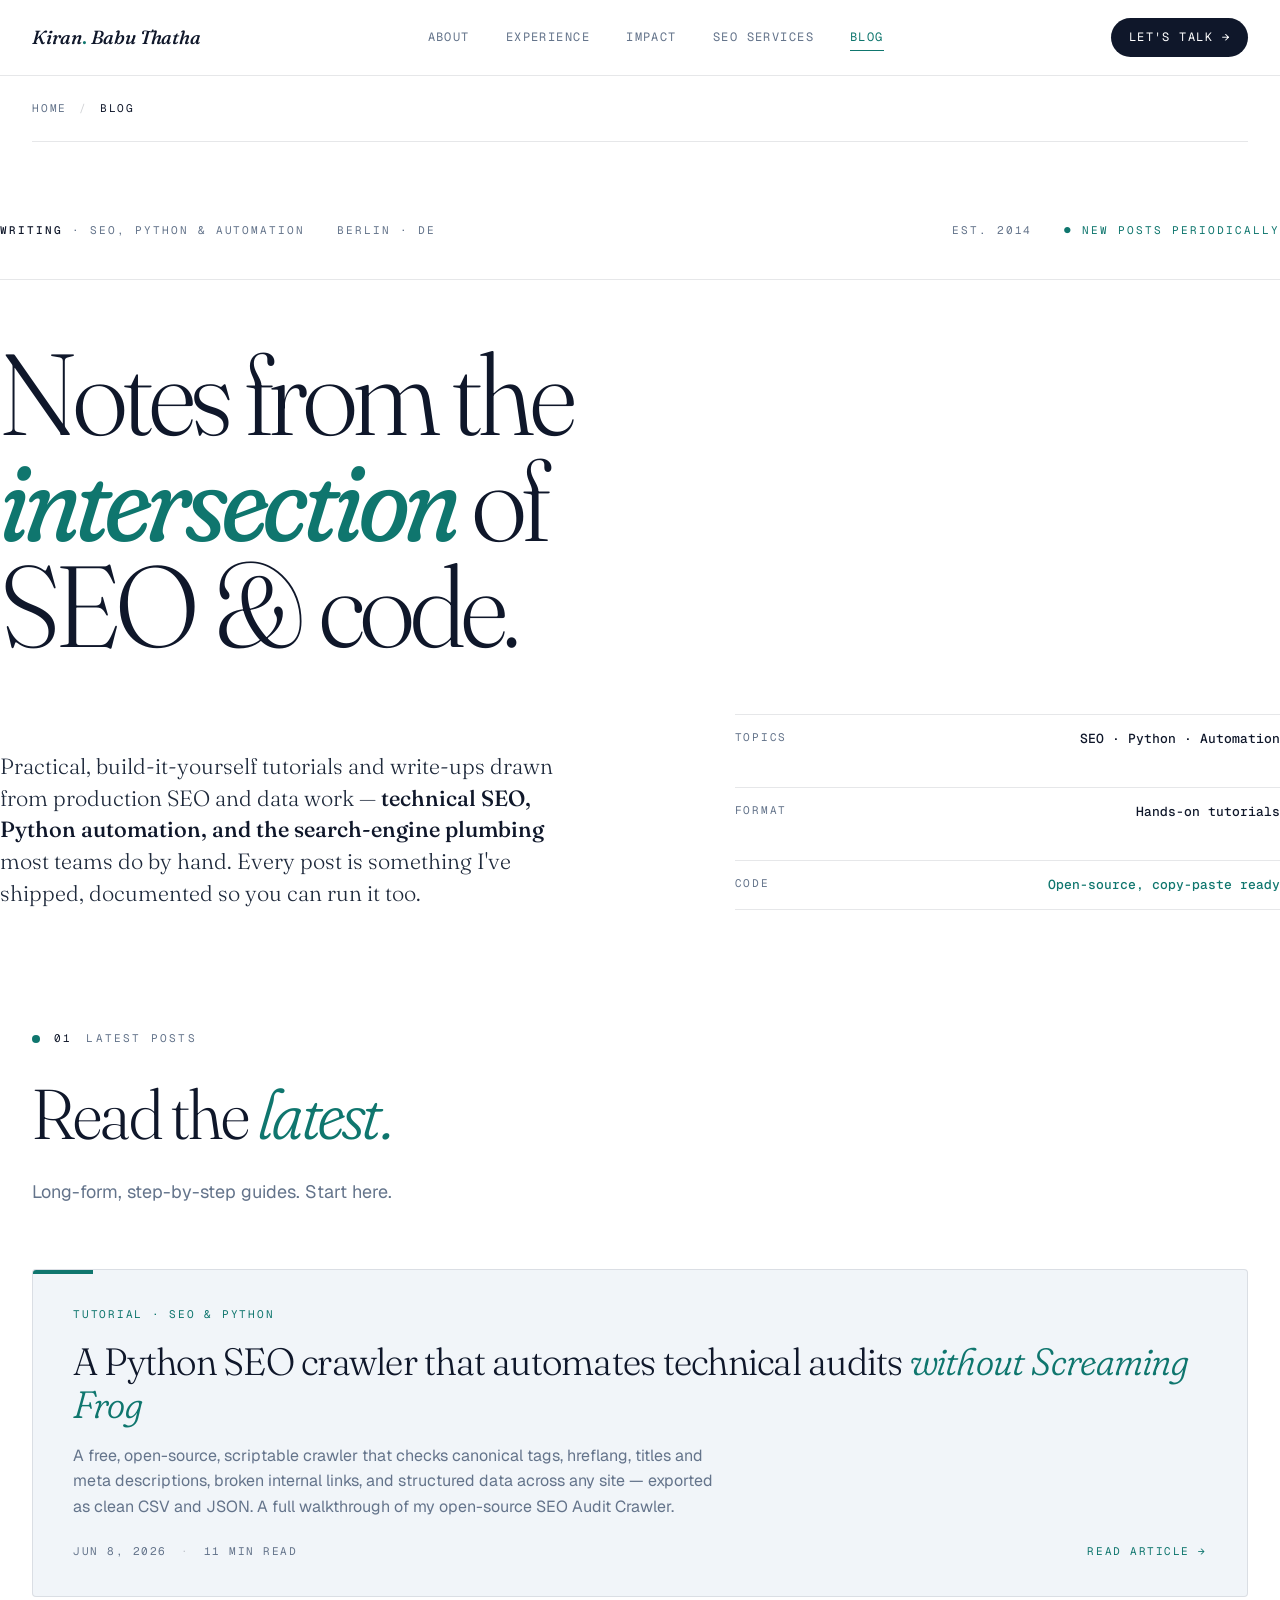
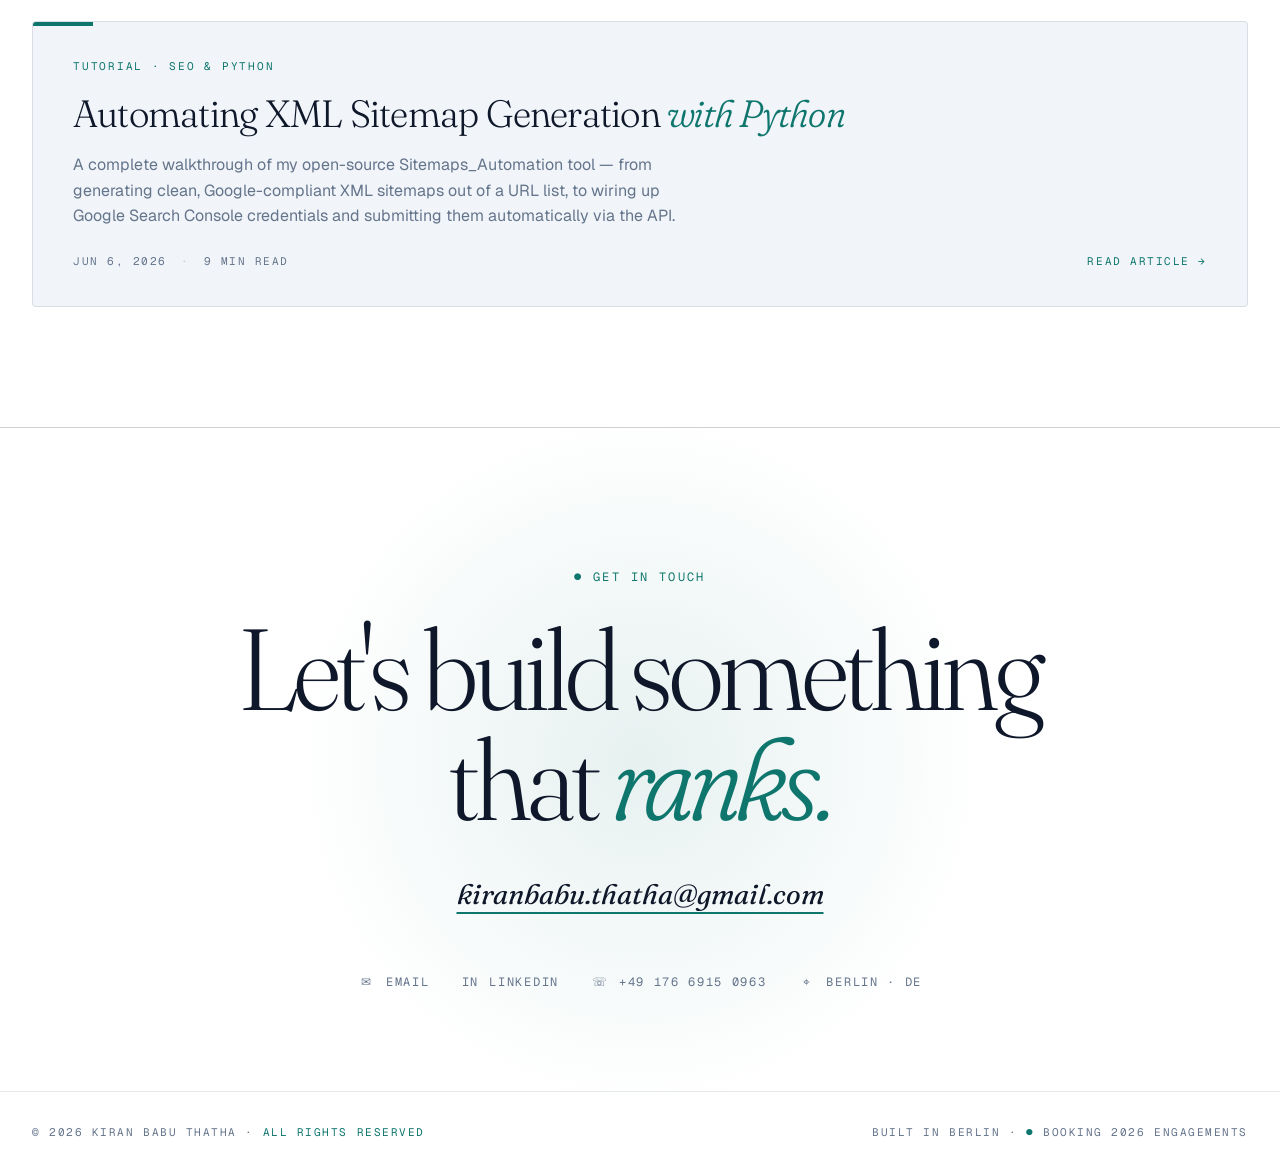
==== blog/index.html @ 0a09f208 "Add structured data, social meta, favicons, and og image across all pages Step 1 of the SEO overhaul" ====
<!DOCTYPE html>
<html lang="en">
<head>
<meta charset="UTF-8" />
<meta name="viewport" content="width=device-width, initial-scale=1.0" />

<!-- PRIMARY SEO META -->
<title>SEO, Python and Automation Blog: Kiran Babu Thatha</title>
<meta name="description" content="Practical tutorials and write-ups on technical SEO, Python automation, and search engine optimisation from Kiran Babu Thatha — Senior Product Analyst, Berlin." />
<meta name="author" content="Kiran Babu Thatha" />
<meta name="robots" content="index, follow" />
<link rel="canonical" href="https://kiranbabuthatha.com/blog/" />

<!-- OPEN GRAPH -->
<meta property="og:type" content="website" />
<meta property="og:title" content="SEO, Python and Automation Blog: Kiran Babu Thatha" />
<meta property="og:description" content="Tutorials and write-ups on technical SEO, Python automation, and search optimisation." />
<meta property="og:url" content="https://kiranbabuthatha.com/blog/" />
<meta property="og:site_name" content="Kiran Babu Thatha" />
<meta property="og:locale" content="en_US" />
<meta property="og:image" content="https://kiranbabuthatha.com/og-image.png" />
<meta property="og:image:width" content="1200" />
<meta property="og:image:height" content="630" />
<meta property="og:image:alt" content="Kiran Babu Thatha, freelance SEO consultant and Senior Product Analyst in Berlin" />

<!-- TWITTER / X -->
<meta name="twitter:card" content="summary_large_image" />
<meta name="twitter:title" content="Blog: Kiran Babu Thatha" />
<meta name="twitter:description" content="Tutorials on technical SEO, Python automation, and search optimisation." />
<meta name="twitter:image" content="https://kiranbabuthatha.com/og-image.png" />

<!-- FAVICON -->
<link rel="icon" href="/favicon.svg" type="image/svg+xml" />
<link rel="icon" href="/favicon.png" type="image/png" sizes="192x192" />
<link rel="apple-touch-icon" href="/favicon.png" />

<!-- FONTS -->
<link rel="preconnect" href="https://fonts.googleapis.com">
<link rel="preconnect" href="https://fonts.gstatic.com" crossorigin>
<link href="https://fonts.googleapis.com/css2?family=Fraunces:ital,opsz,wght@0,9..144,300..900;1,9..144,300..900&family=Geist:wght@300..700&family=Geist+Mono:wght@400..600&display=swap" rel="stylesheet">

<link rel="stylesheet" href="../styles.css">

<!-- SCHEMA.ORG STRUCTURED DATA -->
<script type="application/ld+json">
{
  "@context": "https://schema.org",
  "@graph": [
    {
      "@type": "Person",
      "@id": "https://kiranbabuthatha.com/#person",
      "name": "Kiran Babu Thatha",
      "url": "https://kiranbabuthatha.com/",
      "image": "https://kiranbabuthatha.com/og-image.png",
      "jobTitle": ["Freelance SEO Consultant", "Senior Product Analyst"],
      "address": { "@type": "PostalAddress", "addressLocality": "Berlin", "addressCountry": "DE" },
      "email": "kiranbabu.thatha@gmail.com",
      "telephone": "+49-176-6915-0963",
      "alumniOf": [
        { "@type": "CollegeOrUniversity", "name": "Otto-von-Guericke University Magdeburg" },
        { "@type": "CollegeOrUniversity", "name": "Jawaharlal Nehru Technological University" }
      ],
      "knowsAbout": [
        "Technical SEO",
        "International SEO",
        "Programmatic SEO",
        "SEO experimentation and A/B testing",
        "Python automation",
        "Web analytics",
        "AI and LLM content workflows"
      ],
      "sameAs": [
        "https://www.linkedin.com/in/kiran-babu-thatha-0992b562/",
        "https://github.com/kiranbabuthatha"
      ]
    },
    {
      "@type": "Blog",
      "@id": "https://kiranbabuthatha.com/blog/#blog",
      "name": "Kiran Babu Thatha Blog",
      "url": "https://kiranbabuthatha.com/blog/",
      "description": "Tutorials and write-ups on technical SEO, Python automation, and search optimisation.",
      "author": { "@id": "https://kiranbabuthatha.com/#person" },
      "blogPost": [
        {
          "@type": "BlogPosting",
          "headline": "Python SEO Crawler: Automate Technical Audits Without Screaming Frog",
          "url": "https://kiranbabuthatha.com/blog/seo-crawler/",
          "datePublished": "2026-06-08",
          "author": { "@id": "https://kiranbabuthatha.com/#person" }
        },
        {
          "@type": "BlogPosting",
          "headline": "Automating XML Sitemap Generation with Python",
          "url": "https://kiranbabuthatha.com/blog/automating-xml-sitemap-generation-with-python/",
          "datePublished": "2026-06-06",
          "author": { "@id": "https://kiranbabuthatha.com/#person" }
        }
      ]
    },
    {
      "@type": "BreadcrumbList",
      "itemListElement": [
        { "@type": "ListItem", "position": 1, "name": "Home", "item": "https://kiranbabuthatha.com/" },
        { "@type": "ListItem", "position": 2, "name": "Blog", "item": "https://kiranbabuthatha.com/blog/" }
      ]
    }
  ]
}
</script>
</head>
<body>

<nav class="nav">
  <div class="nav-inner">
    <a href="../" class="nav-logo">Kiran<span>.</span> Babu Thatha</a>
    <div class="nav-links">
      <a href="../#about">About</a>
      <a href="../#experience">Experience</a>
      <a href="../#impact">Impact</a>
      <a href="../seo/">SEO Services</a>
      <a href="./" class="active">Blog</a>
    </div>
    <a href="../#contact" class="nav-cta">Let's talk →</a>
  </div>
</nav>

<div class="container">
  <div class="breadcrumb">
    <a href="../">Home</a><span class="sep">/</span><span class="current">Blog</span>
  </div>
</div>

<header class="hero container">
  <div class="hero-meta">
    <div class="hero-meta-row">
      <span><strong>Writing</strong> · SEO, Python &amp; automation</span>
      <span>Berlin · DE</span>
    </div>
    <div class="hero-meta-row">
      <span>EST. 2014</span>
      <span class="live">● New posts periodically</span>
    </div>
  </div>

  <h1 class="hero-headline">
    Notes from the<br>
    <span class="em">intersection</span> of<br>
    SEO &amp; code.
  </h1>

  <div class="hero-grid">
    <p class="hero-bio">
      Practical, build-it-yourself tutorials and write-ups drawn from production SEO and data work —
      <strong>technical SEO, Python automation, and the search-engine plumbing</strong> most teams
      do by hand. Every post is something I've shipped, documented so you can run it too.
    </p>
    <div class="hero-side">
      <div class="hero-side-row">
        <span class="k">Topics</span>
        <span class="v">SEO · Python · Automation</span>
      </div>
      <div class="hero-side-row">
        <span class="k">Format</span>
        <span class="v">Hands-on tutorials</span>
      </div>
      <div class="hero-side-row">
        <span class="k">Code</span>
        <span class="v accent">Open-source, copy-paste ready</span>
      </div>
    </div>
  </div>
</header>

<!-- POST LIST -->
<section id="posts" style="padding: 60px 0 120px;">
  <div class="container">
    <div class="section-tag"><span class="num">01</span> Latest posts</div>
    <h2 class="section-headline">Read the <span class="em">latest.</span></h2>
    <p class="section-intro">
      Long-form, step-by-step guides. Start here.
    </p>

    <div class="post-grid">

      <a href="seo-crawler/" class="post-card">
        <div class="post-card-tag">Tutorial · SEO &amp; Python</div>
        <h3 class="post-card-title">A Python SEO crawler that automates technical audits <span class="em">without Screaming Frog</span></h3>
        <p class="post-card-excerpt">
          A free, open-source, scriptable crawler that checks canonical tags, hreflang, titles and
          meta descriptions, broken internal links, and structured data across any site — exported
          as clean CSV and JSON. A full walkthrough of my open-source SEO Audit Crawler.
        </p>
        <div class="post-card-meta">
          <span>Jun 8, 2026</span>
          <span class="sep">·</span>
          <span>11 min read</span>
          <span class="read-more">Read article →</span>
        </div>
      </a>

      <a href="automating-xml-sitemap-generation-with-python/" class="post-card">
        <div class="post-card-tag">Tutorial · SEO &amp; Python</div>
        <h3 class="post-card-title">Automating XML Sitemap Generation <span class="em">with Python</span></h3>
        <p class="post-card-excerpt">
          A complete walkthrough of my open-source Sitemaps_Automation tool — from generating clean,
          Google-compliant XML sitemaps out of a URL list, to wiring up Google Search Console
          credentials and submitting them automatically via the API.
        </p>
        <div class="post-card-meta">
          <span>Jun 6, 2026</span>
          <span class="sep">·</span>
          <span>9 min read</span>
          <span class="read-more">Read article →</span>
        </div>
      </a>

    </div>
  </div>
</section>

<!-- CONTACT -->
<section id="contact" class="contact">
  <div class="container">
    <div class="contact-eyebrow">● Get in touch</div>
    <h2 class="contact-headline">Let's build something<br>that <span class="em">ranks.</span></h2>
    <a href="mailto:kiranbabu.thatha@gmail.com" class="contact-email">kiranbabu.thatha@gmail.com</a>
    <div class="contact-channels">
      <a href="mailto:kiranbabu.thatha@gmail.com" class="contact-channel"><span class="ico">✉</span> Email</a>
      <a href="https://www.linkedin.com/in/kiran-babu-thatha-0992b562/" target="_blank" rel="noopener" class="contact-channel"><span class="ico">in</span> LinkedIn</a>
      <a href="tel:+4917669150963" class="contact-channel"><span class="ico">☏</span> +49 176 6915 0963</a>
      <span class="contact-channel"><span class="ico">⌖</span> Berlin · DE</span>
    </div>
  </div>
</section>

<footer class="footer">
  <div class="container">
    <div class="footer-inner">
      <div>© 2026 Kiran Babu Thatha · <span class="accent">All rights reserved</span></div>
      <div>Built in Berlin · <span class="accent">●</span> Booking 2026 engagements</div>
    </div>
  </div>
</footer>

<script>
const io = new IntersectionObserver((entries) => {
  entries.forEach((e) => {
    if (e.isIntersecting) { e.target.classList.add('in'); io.unobserve(e.target); }
  });
}, { threshold: 0.12, rootMargin: '0px 0px -60px 0px' });
document.querySelectorAll('section, .post-card').forEach((el) => {
  el.classList.add('reveal'); io.observe(el);
});
</script>

</body>
</html>
---- styles.css ----
/* =====================================================================
   Portfolio UI Kit — PROFESSIONAL variant.
   Industry-standard palette for a corporate portfolio: white surface,
   navy / slate ink, single blue accent. Typography and layout match
   the editorial design system; only colors have been tuned.
   ===================================================================== */

:root {
  /* Surfaces */
  --bg: #FFFFFF;          /* pure white page                            */
  --bg-soft: #F8FAFC;     /* slate-50 — section background              */
  --bg-card: #F1F5F9;     /* slate-100 — card surface                   */

  /* Ink */
  --ink: #0F172A;         /* slate-900 — primary text                   */
  --ink-soft: #1E293B;    /* slate-800 — secondary text                 */
  --muted: #64748B;       /* slate-500 — labels, captions               */
  --muted-2: #94A3B8;     /* slate-400 — quieter, ampersand color       */

  /* Rules */
  --line: rgba(15, 23, 42, 0.10);
  --line-strong: rgba(15, 23, 42, 0.20);

  /* Accent — deep teal */
  --accent: #0F766E;        /* teal-700                                 */
  --accent-deep: #115E59;   /* teal-800 — button hover                  */
  --accent-glow: rgba(15, 118, 110, 0.10);

  --serif: "Fraunces", "Times New Roman", serif;
  --sans: "Geist", -apple-system, BlinkMacSystemFont, "Helvetica Neue", sans-serif;
  --mono: "Geist Mono", ui-monospace, "SF Mono", monospace;
}

*, *::before, *::after { box-sizing: border-box; margin: 0; padding: 0; }

html { scroll-behavior: smooth; }

body {
  background: var(--bg);
  color: var(--ink);
  font-family: var(--sans);
  font-size: 17px;
  line-height: 1.55;
  font-weight: 400;
  -webkit-font-smoothing: antialiased;
  -moz-osx-font-smoothing: grayscale;
  overflow-x: hidden;
  /* Subtle cool gradient — replaces the warm rust radials. */
  background-image:
    radial-gradient(1200px 600px at 80% -10%, rgba(15, 118, 110, 0.05), transparent 60%);
}

/* Paper-grain texture removed for the professional variant. */

::selection { background: var(--accent); color: #FFFFFF; }

a { color: inherit; text-decoration: none; }
img { max-width: 100%; display: block; }

.container { max-width: 1280px; margin: 0 auto; padding: 0 32px; }

/* NAV */
.nav {
  position: sticky; top: 0; z-index: 100;
  backdrop-filter: blur(12px); -webkit-backdrop-filter: blur(12px);
  background: rgba(255, 255, 255, 0.82);
  border-bottom: 1px solid var(--line);
}
.nav-inner {
  display: flex; align-items: center; justify-content: space-between;
  padding: 18px 32px; max-width: 1280px; margin: 0 auto;
}
.nav-logo {
  font-family: var(--serif); font-weight: 500; font-size: 19px;
  letter-spacing: -0.01em; font-style: italic;
}
.nav-logo span { font-style: normal; color: var(--accent); }
.nav-links {
  display: flex; gap: 36px;
  font-family: var(--mono); font-size: 12px;
  text-transform: uppercase; letter-spacing: 0.12em; color: var(--muted);
}
.nav-links a { position: relative; transition: color 0.25s ease; cursor: pointer; }
.nav-links a:hover, .nav-links a.active { color: var(--accent); }
.nav-links a::after {
  content: ""; position: absolute; left: 0; bottom: -4px;
  width: 0; height: 1px; background: var(--accent); transition: width 0.3s ease;
}
.nav-links a:hover::after, .nav-links a.active::after { width: 100%; }
.nav-cta {
  font-family: var(--mono); font-size: 12px;
  text-transform: uppercase; letter-spacing: 0.12em;
  background: var(--ink); color: var(--bg);
  padding: 10px 18px; border-radius: 999px;
  transition: background 0.2s ease; cursor: pointer;
}
.nav-cta:hover { background: var(--accent); }

/* HERO */
.hero { padding: 80px 0 60px; position: relative; }
.hero-meta {
  display: flex; justify-content: space-between;
  font-family: var(--mono); font-size: 11px;
  text-transform: uppercase; letter-spacing: 0.18em; color: var(--muted);
  padding-bottom: 40px; border-bottom: 1px solid var(--line); margin-bottom: 60px;
}
.hero-meta-row { display: flex; gap: 32px; flex-wrap: wrap; }
.hero-meta strong { color: var(--ink); font-weight: 500; }
.hero-meta .accent { color: var(--accent); }

.hero-headline {
  font-family: var(--serif); font-weight: 300;
  font-size: clamp(56px, 9vw, 144px); line-height: 0.92;
  letter-spacing: -0.035em; font-variation-settings: "opsz" 144, "SOFT" 30;
  margin-bottom: 56px;
}
.hero-headline .em {
  font-style: italic; font-weight: 400; color: var(--accent);
  font-variation-settings: "opsz" 144, "SOFT" 100;
}
.hero-headline .ampersand {
  font-style: italic; font-weight: 300; color: var(--muted-2);
  font-variation-settings: "opsz" 144, "SOFT" 100;
  display: inline-block; transform: translateY(0.02em) scale(1.1); margin: 0 0.04em;
}

.hero-grid {
  display: grid; grid-template-columns: 1.2fr 1fr; gap: 80px; align-items: end;
}
.hero-bio {
  font-family: var(--serif); font-weight: 300; font-size: 22px;
  line-height: 1.45; color: var(--ink-soft); max-width: 560px;
  font-variation-settings: "opsz" 36;
}
.hero-bio strong { font-weight: 500; color: var(--ink); }

.hero-side { display: flex; flex-direction: column; gap: 24px; font-family: var(--mono); font-size: 13px; }
.hero-side-row {
  display: flex; justify-content: space-between;
  padding: 14px 0; border-top: 1px solid var(--line);
}
.hero-side-row:last-of-type { border-bottom: 1px solid var(--line); }
.hero-side-row .k {
  text-transform: uppercase; letter-spacing: 0.16em;
  color: var(--muted); font-size: 11px;
}
.hero-side-row .v { font-weight: 500; }
.hero-side-row .v.accent { color: var(--accent); }

.hero-actions { display: flex; gap: 14px; margin-top: 12px; flex-wrap: wrap; }

/* BUTTONS */
.btn {
  display: inline-flex; align-items: center; gap: 10px;
  font-family: var(--mono); font-size: 12px;
  text-transform: uppercase; letter-spacing: 0.14em;
  padding: 14px 22px; border-radius: 999px;
  transition: all 0.25s ease; cursor: pointer;
  border: 1px solid transparent; text-decoration: none;
}
.btn-primary { background: var(--accent); color: #FFFFFF; }
.btn-primary:hover { background: var(--accent-deep); transform: translateY(-1px); }
.btn-ghost { border-color: var(--line-strong); color: var(--ink); }
.btn-ghost:hover { background: var(--ink); color: var(--bg); border-color: var(--ink); }
.btn .arrow { transition: transform 0.25s ease; }
.btn:hover .arrow { transform: translateX(3px); }

/* MARQUEE */
.marquee {
  border-top: 1px solid var(--line); border-bottom: 1px solid var(--line);
  padding: 26px 0; overflow: hidden;
  background: rgba(0,0,0,0.015); margin-top: 80px;
}
.marquee-track {
  display: flex; gap: 56px; animation: scroll 40s linear infinite;
  white-space: nowrap; font-family: var(--serif); font-style: italic;
  font-weight: 300; font-size: 22px; color: var(--muted);
}
.marquee-track span:nth-child(odd) { color: var(--ink); font-style: normal; font-weight: 400; }
.marquee-track .dot { color: var(--accent); }
@keyframes scroll { from { transform: translateX(0); } to { transform: translateX(-50%); } }

/* SECTIONS */
section { padding: 120px 0; position: relative; }
.section-tag {
  display: flex; align-items: center; gap: 14px;
  font-family: var(--mono); font-size: 11px; text-transform: uppercase;
  letter-spacing: 0.2em; color: var(--muted); margin-bottom: 32px;
}
.section-tag::before {
  content: ""; width: 8px; height: 8px; background: var(--accent); border-radius: 50%;
}
.section-tag .num { font-variant-numeric: tabular-nums; color: var(--ink); }
.section-headline {
  font-family: var(--serif); font-weight: 300;
  font-size: clamp(40px, 5.5vw, 72px); line-height: 1;
  letter-spacing: -0.025em; margin-bottom: 28px;
  font-variation-settings: "opsz" 96, "SOFT" 30;
}
.section-headline .em {
  font-style: italic; color: var(--accent);
  font-variation-settings: "opsz" 96, "SOFT" 100;
}
.section-intro {
  font-size: 18px; line-height: 1.55; color: var(--muted);
  max-width: 640px; margin-bottom: 64px;
}

/* STATS */
.stats-grid {
  display: grid; grid-template-columns: repeat(4, 1fr); gap: 0;
  border-top: 1px solid var(--line-strong); border-bottom: 1px solid var(--line-strong);
}
.stat { padding: 40px 28px; border-right: 1px solid var(--line); position: relative; }
.stat:last-child { border-right: none; }
.stat-num {
  font-family: var(--serif); font-weight: 300;
  font-size: clamp(48px, 6vw, 84px); line-height: 0.95;
  letter-spacing: -0.04em; font-variation-settings: "opsz" 144, "SOFT" 50;
  margin-bottom: 12px;
}
.stat-num .unit {
  font-size: 0.45em; color: var(--accent); font-style: italic;
  font-weight: 400; font-variation-settings: "opsz" 60, "SOFT" 100; margin-left: 4px;
}
.stat-label {
  font-family: var(--mono); font-size: 11px;
  text-transform: uppercase; letter-spacing: 0.14em;
  color: var(--muted); line-height: 1.5;
}

/* ABOUT */
.about-grid {
  display: grid; grid-template-columns: 1fr 1.4fr; gap: 96px; align-items: start;
}
.about-side { position: sticky; top: 100px; }
.about-side-label {
  font-family: var(--mono); font-size: 11px; text-transform: uppercase;
  letter-spacing: 0.18em; color: var(--muted); margin-bottom: 24px;
  padding-bottom: 24px; border-bottom: 1px solid var(--line);
}
.about-side-quote {
  font-family: var(--serif); font-style: italic; font-weight: 300;
  font-size: 26px; line-height: 1.35; color: var(--ink-soft);
  font-variation-settings: "opsz" 36, "SOFT" 100;
  position: relative; padding-left: 28px;
}
.about-side-quote::before {
  content: "\201C"; position: absolute; left: -10px; top: -20px;
  font-size: 90px; color: var(--accent); line-height: 1;
}
.about-body p { font-size: 18px; line-height: 1.65; margin-bottom: 24px; color: var(--ink-soft); }
.about-body p:first-child::first-letter {
  font-family: var(--serif); font-size: 76px; font-weight: 400;
  float: left; line-height: 0.85; margin: 6px 12px 0 0;
  color: var(--accent); font-variation-settings: "opsz" 144, "SOFT" 100;
}
.about-body strong { color: var(--ink); font-weight: 500; }

/* EXPERIENCE */
.experience {
  background: var(--bg-soft);
  border-top: 1px solid var(--line-strong); border-bottom: 1px solid var(--line-strong);
}
.exp-item {
  display: grid; grid-template-columns: 80px 1fr 1.5fr 140px;
  gap: 32px; padding: 36px 0; border-top: 1px solid var(--line);
  align-items: start; transition: padding 0.3s ease; position: relative;
}
.exp-item:hover { padding-left: 16px; }
.exp-item:hover .exp-arrow { transform: translateX(0); opacity: 1; }
.exp-item:last-child { border-bottom: 1px solid var(--line); }
.exp-num { font-family: var(--mono); font-size: 12px; color: var(--muted); letter-spacing: 0.1em; padding-top: 6px; }
.exp-role {
  font-family: var(--serif); font-weight: 400; font-size: 28px;
  line-height: 1.15; letter-spacing: -0.015em; font-variation-settings: "opsz" 36;
}
.exp-role .company {
  display: block; font-style: italic; color: var(--accent);
  font-size: 18px; margin-top: 4px; font-weight: 400;
}
.exp-desc { color: var(--ink-soft); font-size: 15px; line-height: 1.6; }
.exp-meta {
  font-family: var(--mono); font-size: 11px;
  text-transform: uppercase; letter-spacing: 0.14em;
  color: var(--muted); text-align: right; padding-top: 6px; line-height: 1.7;
}
.exp-meta strong { color: var(--ink); display: block; font-weight: 500; }
.exp-arrow {
  position: absolute; right: -24px; top: 50%;
  transform: translate(-8px, -50%); opacity: 0;
  transition: all 0.3s ease; color: var(--accent); font-size: 18px;
}

/* CASES */
.cases-grid { display: grid; grid-template-columns: repeat(2, 1fr); gap: 24px; }
.case {
  padding: 40px; background: var(--bg-card);
  border: 1px solid var(--line); border-radius: 4px;
  position: relative; overflow: hidden; transition: all 0.3s ease;
}
.case:hover {
  transform: translateY(-3px); border-color: var(--line-strong);
  box-shadow: 0 24px 48px -24px rgba(15, 23, 42, 0.20);
}
.case::before {
  content: ""; position: absolute; top: 0; left: 0;
  width: 60px; height: 4px; background: var(--accent);
}
.case-tag {
  font-family: var(--mono); font-size: 11px;
  text-transform: uppercase; letter-spacing: 0.16em;
  color: var(--muted); margin-bottom: 24px;
}
.case-headline {
  font-family: var(--serif); font-weight: 300;
  font-size: 32px; line-height: 1.15; letter-spacing: -0.02em;
  margin-bottom: 20px; font-variation-settings: "opsz" 60, "SOFT" 30;
}
.case-headline .em {
  font-style: italic; color: var(--accent);
  font-variation-settings: "opsz" 60, "SOFT" 100;
}
.case-body { font-size: 15px; line-height: 1.6; color: var(--muted); }
.case-meta {
  margin-top: 28px; padding-top: 20px;
  border-top: 1px solid var(--line);
  display: flex; gap: 20px; flex-wrap: wrap;
}
.case-meta-item {
  font-family: var(--mono); font-size: 11px;
  text-transform: uppercase; letter-spacing: 0.12em; color: var(--muted);
}
.case-meta-item strong {
  display: block; color: var(--ink); font-size: 18px;
  font-family: var(--serif); font-weight: 400;
  letter-spacing: -0.01em; text-transform: none; margin-bottom: 2px;
}

/* SERVICES (DARK) — slate-900 surface with white text on top. */
.services { background: var(--ink); color: #FFFFFF; border-top: none; }
.services .section-tag { color: rgba(255,255,255,0.60); }
.services .section-tag .num { color: #FFFFFF; }
.services .section-tag::before { background: var(--accent); }
.services .section-headline { color: #FFFFFF; }
.services .section-intro { color: rgba(255,255,255,0.70); }

.services-banner {
  display: flex; align-items: center; gap: 16px;
  margin-bottom: 60px; padding: 12px 20px;
  background: rgba(45, 212, 191, 0.16);
  border: 1px solid rgba(45, 212, 191, 0.45);
  border-radius: 999px; width: fit-content;
}
.services-banner .pulse {
  width: 8px; height: 8px; background: var(--accent);
  border-radius: 50%; animation: pulse 1.8s ease-in-out infinite;
}
@keyframes pulse {
  0%, 100% { transform: scale(1); opacity: 1; }
  50% { transform: scale(1.5); opacity: 0.5; }
}
.services-banner span {
  font-family: var(--mono); font-size: 11px;
  text-transform: uppercase; letter-spacing: 0.18em; color: var(--bg);
}

.services-grid {
  display: grid; grid-template-columns: repeat(3, 1fr); gap: 0;
  border-top: 1px solid rgba(240,234,224,0.18);
}
.service {
  padding: 40px 32px 48px;
  border-bottom: 1px solid rgba(255,255,255,0.14);
  border-right: 1px solid rgba(255,255,255,0.14);
  position: relative; transition: background 0.3s ease; cursor: default;
}
.service:nth-child(3n) { border-right: none; }
.service:hover { background: rgba(255,255,255,0.04); }
.service-num {
  font-family: var(--mono); font-size: 12px;
  letter-spacing: 0.1em; color: #5EEAD4; margin-bottom: 28px;
  display: flex; justify-content: space-between; align-items: center;
}
.service-num .icon {
  width: 32px; height: 32px;
  border: 1px solid rgba(255,255,255,0.28); border-radius: 50%;
  display: flex; align-items: center; justify-content: center;
  transition: all 0.3s ease; color: rgba(255,255,255,0.65);
}
.service:hover .icon {
  background: var(--accent); border-color: var(--accent);
  transform: rotate(45deg); color: #FFFFFF;
}
.service-title {
  font-family: var(--serif); font-weight: 300;
  font-size: 26px; line-height: 1.2; letter-spacing: -0.015em;
  margin-bottom: 16px; color: #FFFFFF;
  font-variation-settings: "opsz" 36, "SOFT" 30;
}
.service-title .em {
  font-style: italic; color: #5EEAD4;
  font-variation-settings: "opsz" 36, "SOFT" 100;
}
.service-desc {
  font-size: 14px; line-height: 1.6;
  color: rgba(255,255,255,0.70); margin-bottom: 24px;
}
.service-tags { display: flex; flex-wrap: wrap; gap: 6px; }
.service-tag {
  font-family: var(--mono); font-size: 10px;
  text-transform: uppercase; letter-spacing: 0.1em;
  padding: 5px 10px; border: 1px solid rgba(255,255,255,0.20);
  border-radius: 999px; color: rgba(255,255,255,0.75);
}

/* TOOLKIT */
.toolkit {
  display: grid; grid-template-columns: repeat(4, 1fr); gap: 0;
  border-top: 1px solid var(--line-strong);
}
.tool-group {
  padding: 36px 24px 36px 0;
  border-right: 1px solid var(--line);
  border-bottom: 1px solid var(--line-strong);
}
.tool-group:last-child { border-right: none; }
.tool-label {
  font-family: var(--mono); font-size: 11px;
  text-transform: uppercase; letter-spacing: 0.16em;
  color: var(--accent); margin-bottom: 18px;
}
.tool-list { list-style: none; display: flex; flex-direction: column; gap: 8px; }
.tool-list li {
  font-family: var(--serif); font-weight: 400; font-size: 18px;
  line-height: 1.3; letter-spacing: -0.005em; color: var(--ink-soft);
  font-variation-settings: "opsz" 24;
}
.tool-list li:first-child { color: var(--ink); font-weight: 500; }

/* EDUCATION */
.edu-row {
  display: grid; grid-template-columns: 1fr 1fr; gap: 48px;
  border-top: 1px solid var(--line); border-bottom: 1px solid var(--line);
  padding: 40px 0;
}
.edu-block { padding-right: 32px; border-right: 1px solid var(--line); }
.edu-block:last-child { border-right: none; padding-right: 0; padding-left: 32px; }
.edu-tag {
  font-family: var(--mono); font-size: 11px;
  text-transform: uppercase; letter-spacing: 0.16em;
  color: var(--muted); margin-bottom: 16px;
}
.edu-degree {
  font-family: var(--serif); font-weight: 400; font-size: 24px;
  line-height: 1.2; letter-spacing: -0.015em; margin-bottom: 8px;
}
.edu-school {
  color: var(--accent); font-style: italic;
  font-family: var(--serif); font-size: 17px; margin-bottom: 12px;
}
.edu-meta { font-family: var(--mono); font-size: 12px; color: var(--muted); letter-spacing: 0.06em; }

/* CONTACT */
.contact {
  text-align: center; padding: 140px 0 100px;
  border-top: 1px solid var(--line-strong); position: relative;
}
.contact::before {
  content: ""; position: absolute; top: 50%; left: 50%;
  transform: translate(-50%, -50%);
  width: 700px; height: 700px;
  background: radial-gradient(circle, var(--accent-glow) 0%, transparent 70%);
  pointer-events: none; z-index: 0;
}
.contact > * { position: relative; z-index: 1; }
.contact-eyebrow {
  font-family: var(--mono); font-size: 12px;
  text-transform: uppercase; letter-spacing: 0.2em;
  color: var(--accent); margin-bottom: 28px;
}
.contact-headline {
  font-family: var(--serif); font-weight: 300;
  font-size: clamp(56px, 9vw, 132px); line-height: 0.95;
  letter-spacing: -0.035em; margin-bottom: 40px;
  font-variation-settings: "opsz" 144, "SOFT" 30;
}
.contact-headline .em {
  font-style: italic; color: var(--accent);
  font-variation-settings: "opsz" 144, "SOFT" 100;
}
.contact-email {
  display: inline-block; font-family: var(--serif);
  font-style: italic; font-size: 28px; font-weight: 400;
  color: var(--ink); text-decoration: underline;
  text-decoration-color: var(--accent); text-decoration-thickness: 2px;
  text-underline-offset: 8px; margin-bottom: 40px;
  transition: color 0.25s ease;
}
.contact-email:hover { color: var(--accent); }
.contact-channels {
  display: flex; justify-content: center; gap: 32px;
  flex-wrap: wrap; margin-top: 16px;
}
.contact-channel {
  display: inline-flex; align-items: center; gap: 10px;
  font-family: var(--mono); font-size: 12px;
  text-transform: uppercase; letter-spacing: 0.14em;
  color: var(--muted); transition: color 0.25s ease;
}
.contact-channel:hover { color: var(--accent); }
.contact-channel .ico {
  width: 18px; height: 18px;
  display: inline-flex; align-items: center; justify-content: center;
}

/* FOOTER */
.footer { border-top: 1px solid var(--line); padding: 32px 0; }
.footer-inner {
  display: flex; justify-content: space-between; align-items: center;
  font-family: var(--mono); font-size: 11px;
  text-transform: uppercase; letter-spacing: 0.14em; color: var(--muted);
  flex-wrap: wrap; gap: 16px;
}
.footer .accent { color: var(--accent); }

/* REVEAL */
.reveal { opacity: 0; transform: translateY(24px); transition: opacity 0.9s ease, transform 0.9s ease; }
.reveal.in { opacity: 1; transform: translateY(0); }

/* =====================================================================
   SEO SUB-PAGES — additional component classes used by /seo/ and
   /seo/automation-services-python/. Same palette as the rest of the
   UI kit (slate / white / teal).
   ===================================================================== */

/* BREADCRUMB */
.breadcrumb {
  font-family: var(--mono); font-size: 11px;
  text-transform: uppercase; letter-spacing: 0.16em;
  color: var(--muted); padding: 24px 0;
  border-bottom: 1px solid var(--line);
}
.breadcrumb a { color: var(--muted); transition: color 0.2s ease; }
.breadcrumb a:hover { color: var(--accent); }
.breadcrumb .sep { margin: 0 12px; color: var(--line-strong); }
.breadcrumb .current { color: var(--ink); }

/* ALTERNATING SECTION BACKGROUND (used by /automation/) */
.experience-bg {
  background: var(--bg-soft);
  border-top: 1px solid var(--line);
  border-bottom: 1px solid var(--line);
}

/* DARK SECTION (used by /seo/ services + /automation/ proof) — mirrors .services */
.dark {
  background: var(--ink); color: #FFFFFF; border-top: none;
}
.dark .section-tag { color: rgba(255,255,255,0.60); }
.dark .section-tag .num { color: #FFFFFF; }
.dark .section-tag::before { background: var(--accent); }
.dark .section-headline { color: #FFFFFF; }
.dark .section-headline .em { color: #5EEAD4; }
.dark .section-intro { color: rgba(255,255,255,0.70); }
.dark .stats-grid {
  border-top-color: rgba(255,255,255,0.28);
  border-bottom-color: rgba(255,255,255,0.28);
}
.dark .stat { border-right-color: rgba(255,255,255,0.18); }
.dark .stat-num { color: #FFFFFF; }
.dark .stat-num .unit { color: #5EEAD4; }
.dark .stat-label { color: rgba(255,255,255,0.65); }

/* LIVE BANNER (used by /seo/) — same shape as .services-banner */
.live-banner {
  display: inline-flex; align-items: center; gap: 16px;
  margin-bottom: 60px; padding: 12px 20px;
  background: rgba(45, 212, 191, 0.16);
  border: 1px solid rgba(45, 212, 191, 0.45);
  border-radius: 999px;
}
.live-banner .pulse {
  width: 8px; height: 8px; background: #5EEAD4;
  border-radius: 50%; animation: pulse 1.8s ease-in-out infinite;
}
.live-banner span {
  font-family: var(--mono); font-size: 11px;
  text-transform: uppercase; letter-spacing: 0.18em;
  color: #FFFFFF;
}

/* Inline "live" status in hero-meta */
.hero-meta .live { color: var(--accent); }

/* SERVICE LINK (under each card on /seo/) */
.service-link {
  font-family: var(--mono); font-size: 11px;
  text-transform: uppercase; letter-spacing: 0.14em;
  color: #5EEAD4; margin-top: 22px; display: inline-flex; gap: 6px;
  transition: gap 0.25s ease;
}
.service-link span { transition: transform 0.25s ease; }
.service:hover .service-link span { transform: translateX(3px); }
a.service { text-decoration: none; }
a.service[aria-disabled="true"] .service-link { color: var(--muted-2); }
.service-soon { opacity: 0.65; cursor: default; }
.service-soon:hover { background: transparent; }
.service-soon .service-link { color: var(--muted-2); }

/* SERVICE-PAGE HERO (used by /automation/) */
.service-page-hero {
  padding: 80px 0 100px;
}
.service-eyebrow {
  font-family: var(--mono); font-size: 11px;
  text-transform: uppercase; letter-spacing: 0.2em;
  color: var(--accent); margin-bottom: 32px;
}
.service-hero-title {
  font-family: var(--serif); font-weight: 300;
  font-size: clamp(56px, 8vw, 120px); line-height: 0.95;
  letter-spacing: -0.035em;
  font-variation-settings: "opsz" 144, "SOFT" 30;
  margin-bottom: 32px;
}
.service-hero-title .em {
  font-style: italic; color: var(--accent);
  font-variation-settings: "opsz" 144, "SOFT" 100;
}
.service-hero-sub {
  font-family: var(--serif); font-weight: 300;
  font-size: 22px; line-height: 1.45;
  font-variation-settings: "opsz" 36;
  max-width: 720px; color: var(--ink-soft);
  margin-bottom: 40px;
}

/* DELIVERABLES LIST (used by each service section on /automation/) */
.deliv {
  display: grid; grid-template-columns: 1fr 1fr;
  gap: 56px 64px; margin-top: 32px;
}
.deliv-item {
  display: grid; grid-template-columns: 32px 1fr;
  gap: 20px; align-items: start;
}
.deliv-num {
  font-family: var(--serif); font-size: 26px;
  color: var(--accent); line-height: 1; padding-top: 4px;
}
.deliv-title {
  font-family: var(--serif); font-weight: 400;
  font-size: 22px; line-height: 1.2; letter-spacing: -0.015em;
  font-variation-settings: "opsz" 36; margin-bottom: 10px;
}
.deliv-desc {
  font-size: 15px; line-height: 1.65; color: var(--muted);
}

/* PROCESS STEPS (used by /automation/) */
.process {
  display: grid; grid-template-columns: repeat(4, 1fr); gap: 0;
  border-top: 1px solid var(--line-strong);
  border-bottom: 1px solid var(--line-strong);
  margin-top: 24px;
}
.process-step {
  padding: 36px 24px;
  border-right: 1px solid var(--line);
}
.process-step:last-child { border-right: none; }
.process-num {
  font-family: var(--mono); font-size: 12px;
  color: var(--accent); letter-spacing: 0.1em; margin-bottom: 24px;
}
.process-title {
  font-family: var(--serif); font-weight: 400;
  font-size: 20px; line-height: 1.2; letter-spacing: -0.01em;
  font-variation-settings: "opsz" 36; margin-bottom: 12px;
}
.process-desc { font-size: 14px; line-height: 1.6; color: var(--muted); }

/* SERVICES PREVIEW (on home page — links to /seo/) */
.services-preview {
  display: flex; flex-direction: column;
  border-top: 1px solid rgba(255,255,255,0.18);
}
.services-preview-row {
  display: grid;
  grid-template-columns: 60px 1fr 24px;
  align-items: center; gap: 24px;
  padding: 22px 0;
  border-bottom: 1px solid rgba(255,255,255,0.18);
  transition: padding 0.25s ease, color 0.25s ease;
  cursor: pointer; text-decoration: none;
}
.services-preview-row:hover { padding-left: 12px; }
.services-preview-row:hover .services-preview-arrow { transform: translateX(0); opacity: 1; }
.services-preview-num {
  font-family: var(--mono); font-size: 12px;
  letter-spacing: 0.1em; color: #5EEAD4;
}
.services-preview-title {
  font-family: var(--serif); font-weight: 400;
  font-size: 26px; line-height: 1.2; letter-spacing: -0.015em;
  color: #FFFFFF; font-variation-settings: "opsz" 36;
}
.services-preview-arrow {
  font-family: var(--mono); font-size: 18px; color: #5EEAD4;
  transform: translateX(-8px); opacity: 0;
  transition: transform 0.25s ease, opacity 0.25s ease;
}

/* =====================================================================
   BLOG / ARTICLE — components for /blog/ index and tutorial posts.
   Same palette and type system (Fraunces / Geist / Geist Mono · teal).
   Nothing here introduces a new design language; it reuses the tokens
   already defined at the top of this file.
   ===================================================================== */

/* --- BLOG INDEX (post list) --- */
.post-grid { display: flex; flex-direction: column; gap: 24px; }
.post-card {
  display: block; padding: 36px 40px;
  background: var(--bg-card); border: 1px solid var(--line);
  border-radius: 4px; position: relative; overflow: hidden;
  transition: transform 0.3s ease, border-color 0.3s ease, box-shadow 0.3s ease;
}
.post-card::before {
  content: ""; position: absolute; top: 0; left: 0;
  width: 60px; height: 4px; background: var(--accent);
}
.post-card:hover {
  transform: translateY(-3px); border-color: var(--line-strong);
  box-shadow: 0 24px 48px -24px rgba(15, 23, 42, 0.20);
}
.post-card-tag {
  font-family: var(--mono); font-size: 11px;
  text-transform: uppercase; letter-spacing: 0.16em;
  color: var(--accent); margin-bottom: 18px;
}
.post-card-title {
  font-family: var(--serif); font-weight: 300;
  font-size: clamp(28px, 3.4vw, 38px); line-height: 1.12;
  letter-spacing: -0.02em; margin-bottom: 16px;
  font-variation-settings: "opsz" 60, "SOFT" 30;
}
.post-card-title .em {
  font-style: italic; color: var(--accent);
  font-variation-settings: "opsz" 60, "SOFT" 100;
}
.post-card-excerpt {
  font-size: 16px; line-height: 1.6; color: var(--muted);
  max-width: 640px; margin-bottom: 24px;
}
.post-card-meta {
  display: flex; align-items: center; gap: 14px; flex-wrap: wrap;
  font-family: var(--mono); font-size: 11px;
  text-transform: uppercase; letter-spacing: 0.14em; color: var(--muted);
}
.post-card-meta .sep { color: var(--line-strong); }
.post-card-meta .read-more { color: var(--accent); margin-left: auto; }
.post-card:hover .read-more { text-decoration: underline; text-underline-offset: 3px; }

/* --- ARTICLE HERO --- */
.article-hero { padding: 72px 0 56px; }
.article-eyebrow {
  font-family: var(--mono); font-size: 11px;
  text-transform: uppercase; letter-spacing: 0.2em;
  color: var(--accent); margin-bottom: 28px;
}
.article-title {
  font-family: var(--serif); font-weight: 300;
  font-size: clamp(40px, 6vw, 84px); line-height: 0.98;
  letter-spacing: -0.03em; margin-bottom: 28px;
  font-variation-settings: "opsz" 144, "SOFT" 30;
  max-width: 16ch;
}
.article-title .em {
  font-style: italic; color: var(--accent);
  font-variation-settings: "opsz" 144, "SOFT" 100;
}
.article-standfirst {
  font-family: var(--serif); font-weight: 300;
  font-size: 22px; line-height: 1.45; color: var(--ink-soft);
  font-variation-settings: "opsz" 36; max-width: 680px; margin-bottom: 36px;
}
.article-byline {
  display: flex; align-items: center; gap: 16px; flex-wrap: wrap;
  padding-top: 28px; border-top: 1px solid var(--line);
  font-family: var(--mono); font-size: 12px;
  text-transform: uppercase; letter-spacing: 0.12em; color: var(--muted);
}
.article-byline .author { color: var(--ink); font-weight: 500; }
.article-byline .sep { color: var(--line-strong); }
.article-byline .dot { color: var(--accent); }

/* --- ARTICLE LAYOUT: sticky TOC + readable column --- */
.article-shell { padding: 64px 0 96px; }
.article-layout {
  display: grid; grid-template-columns: 220px minmax(0, 720px);
  gap: 80px; justify-content: center; align-items: start;
}

/* Table of contents */
.toc { position: sticky; top: 100px; }
.toc-label {
  font-family: var(--mono); font-size: 11px;
  text-transform: uppercase; letter-spacing: 0.18em;
  color: var(--muted); margin-bottom: 20px;
  padding-bottom: 16px; border-bottom: 1px solid var(--line);
}
.toc ol { list-style: none; counter-reset: toc; display: flex; flex-direction: column; gap: 12px; }
.toc li { counter-increment: toc; }
.toc a {
  display: flex; gap: 12px; align-items: baseline;
  font-size: 13px; line-height: 1.4; color: var(--muted);
  transition: color 0.2s ease;
}
.toc a::before {
  content: counter(toc, decimal-leading-zero);
  font-family: var(--mono); font-size: 10px; color: var(--accent);
  letter-spacing: 0.08em; flex-shrink: 0;
}
.toc a:hover { color: var(--accent); }

/* --- ARTICLE BODY TYPOGRAPHY --- */
.article-body { font-size: 17px; line-height: 1.7; color: var(--ink-soft); }
.article-body > section { padding: 0; }
.article-body .article-section { margin-bottom: 56px; scroll-margin-top: 96px; }
.article-body h2 {
  font-family: var(--serif); font-weight: 300;
  font-size: clamp(28px, 3.6vw, 40px); line-height: 1.1;
  letter-spacing: -0.02em; margin-bottom: 24px;
  font-variation-settings: "opsz" 60, "SOFT" 30;
}
.article-body h2 .num {
  font-family: var(--mono); font-size: 13px; color: var(--accent);
  letter-spacing: 0.1em; display: block; margin-bottom: 10px;
  text-transform: uppercase; font-style: normal;
}
.article-body h2 .em { font-style: italic; color: var(--accent); }
.article-body h3 {
  font-family: var(--serif); font-weight: 400;
  font-size: 22px; line-height: 1.25; letter-spacing: -0.01em;
  margin: 36px 0 16px; font-variation-settings: "opsz" 36;
}
.article-body p { margin-bottom: 22px; }
.article-body a {
  color: var(--accent); text-decoration: underline;
  text-decoration-thickness: 1px; text-underline-offset: 3px;
  transition: color 0.2s ease;
}
.article-body a:hover { color: var(--accent-deep); }
.article-body strong { color: var(--ink); font-weight: 600; }
.article-body ul, .article-body ol { margin: 0 0 22px 0; padding-left: 24px; }
.article-body li { margin-bottom: 10px; }
.article-body ul li::marker { color: var(--accent); }
.article-body ol li::marker { color: var(--accent); font-family: var(--mono); font-size: 13px; }
.article-body blockquote {
  margin: 28px 0; padding: 4px 0 4px 28px;
  border-left: 3px solid var(--accent);
  font-family: var(--serif); font-style: italic; font-weight: 300;
  font-size: 21px; line-height: 1.45; color: var(--ink);
  font-variation-settings: "opsz" 36, "SOFT" 100;
}
.article-body hr { border: none; border-top: 1px solid var(--line); margin: 48px 0; }

/* Inline code */
.article-body :not(pre) > code {
  font-family: var(--mono); font-size: 0.86em;
  background: var(--bg-card); color: var(--accent-deep);
  padding: 2px 7px; border-radius: 4px; border: 1px solid var(--line);
  white-space: nowrap;
}

/* --- CODE BLOCKS (themed for the site palette) --- */
.code-wrap {
  margin: 28px 0; border-radius: 8px; overflow: hidden;
  border: 1px solid rgba(15, 23, 42, 0.85); background: var(--ink);
  box-shadow: 0 18px 40px -28px rgba(15, 23, 42, 0.6);
}
.code-head {
  display: flex; align-items: center; gap: 12px;
  padding: 12px 16px; background: rgba(255, 255, 255, 0.04);
  border-bottom: 1px solid rgba(255, 255, 255, 0.10);
  font-family: var(--mono); font-size: 11px;
  text-transform: uppercase; letter-spacing: 0.12em;
  color: rgba(255, 255, 255, 0.55);
}
.code-head .lang { color: #5EEAD4; }
.code-head .copy-btn {
  margin-left: auto; cursor: pointer; background: none;
  border: 1px solid rgba(255, 255, 255, 0.18); border-radius: 999px;
  color: rgba(255, 255, 255, 0.65); font-family: var(--mono);
  font-size: 10px; text-transform: uppercase; letter-spacing: 0.12em;
  padding: 5px 12px; transition: all 0.2s ease;
}
.code-head .copy-btn:hover { border-color: #5EEAD4; color: #5EEAD4; }
.code-head .copy-btn.copied { color: #5EEAD4; border-color: #5EEAD4; }
.code-wrap pre {
  margin: 0; padding: 20px 18px; overflow-x: auto;
  font-family: var(--mono); font-size: 13.5px; line-height: 1.7;
  color: #E2E8F0; -webkit-overflow-scrolling: touch;
}
.code-wrap pre code { font-family: var(--mono); background: none; border: none; padding: 0; }

/* highlight.js token theme — tuned to slate / teal / soft gold */
.hljs { color: #E2E8F0; background: transparent; }
.hljs-comment, .hljs-quote { color: #64748B; font-style: italic; }
.hljs-keyword, .hljs-selector-tag, .hljs-built_in, .hljs-name { color: #5EEAD4; }
.hljs-string, .hljs-attr, .hljs-symbol, .hljs-meta .hljs-string { color: #E9C46A; }
.hljs-number, .hljs-literal, .hljs-bullet { color: #F0A868; }
.hljs-title, .hljs-section, .hljs-title.function_ { color: #93C5FD; }
.hljs-params, .hljs-variable, .hljs-template-variable { color: #E2E8F0; }
.hljs-meta, .hljs-meta .hljs-keyword { color: #94A3B8; }
.hljs-type, .hljs-class .hljs-title { color: #5EEAD4; }
.hljs-emphasis { font-style: italic; }
.hljs-strong { font-weight: 600; }

/* --- CALLOUT / NOTE BOXES --- */
.callout {
  display: grid; grid-template-columns: 24px 1fr; gap: 16px;
  margin: 28px 0; padding: 20px 24px;
  border: 1px solid var(--line); border-left-width: 3px;
  border-radius: 6px; background: var(--bg-soft);
  font-size: 15px; line-height: 1.62; color: var(--ink-soft);
}
.callout-icon {
  width: 24px; height: 24px; border-radius: 50%;
  display: flex; align-items: center; justify-content: center;
  font-family: var(--mono); font-size: 13px; font-weight: 600;
  color: #FFFFFF; line-height: 1;
}
.callout-body p { margin-bottom: 12px; }
.callout-body p:last-child { margin-bottom: 0; }
.callout-title {
  display: block; font-family: var(--mono); font-size: 11px;
  text-transform: uppercase; letter-spacing: 0.14em;
  margin-bottom: 8px; font-weight: 500;
}
.callout-note { border-left-color: var(--accent); }
.callout-note .callout-icon { background: var(--accent); }
.callout-note .callout-title { color: var(--accent-deep); }
.callout-tip { border-left-color: #0EA5E9; background: rgba(14, 165, 233, 0.06); }
.callout-tip .callout-icon { background: #0EA5E9; }
.callout-tip .callout-title { color: #0369A1; }
.callout-warn { border-left-color: #DC2626; background: rgba(220, 38, 38, 0.05); }
.callout-warn .callout-icon { background: #DC2626; }
.callout-warn .callout-title { color: #B91C1C; }

/* --- ARTICLE CTA (repo button block) --- */
.article-cta {
  text-align: center; margin-top: 48px; padding: 48px 32px;
  border: 1px solid var(--line); border-radius: 8px;
  background: var(--bg-soft);
}
.article-cta h3 {
  font-family: var(--serif); font-weight: 300;
  font-size: clamp(26px, 3vw, 34px); line-height: 1.15;
  letter-spacing: -0.02em; margin-bottom: 14px;
}
.article-cta h3 .em { font-style: italic; color: var(--accent); }
.article-cta p { color: var(--muted); font-size: 16px; max-width: 520px; margin: 0 auto 28px; }

/* --- RESPONSIVE (blog/article) --- */
@media (max-width: 980px) {
  .article-layout { grid-template-columns: 1fr; gap: 40px; }
  .toc {
    position: static; padding: 24px;
    border: 1px solid var(--line); border-radius: 8px; background: var(--bg-soft);
  }
  .toc ol { display: grid; grid-template-columns: 1fr 1fr; gap: 12px 24px; }
}

/* RESPONSIVE */
@media (max-width: 880px) {
  .nav-links { display: none; }
  .hero-grid { grid-template-columns: 1fr; gap: 48px; }
  .stats-grid { grid-template-columns: repeat(2, 1fr); }
  .about-grid { grid-template-columns: 1fr; gap: 48px; }
  .about-side { position: static; }
  .exp-item { grid-template-columns: 1fr; gap: 12px; }
  .exp-meta { text-align: left; }
  .cases-grid { grid-template-columns: 1fr; }
  .services-grid { grid-template-columns: 1fr; }
  .service { border-right: none !important; }
  .toolkit { grid-template-columns: repeat(2, 1fr); }
  .edu-row { grid-template-columns: 1fr; }
  .deliv { grid-template-columns: 1fr; gap: 36px; }
  .process { grid-template-columns: repeat(2, 1fr); }
  .process-step { border-right: none; border-bottom: 1px solid var(--line); }
  .post-card { padding: 28px 26px; }
  .article-cta { padding: 36px 22px; }
  .toc ol { grid-template-columns: 1fr; }
}
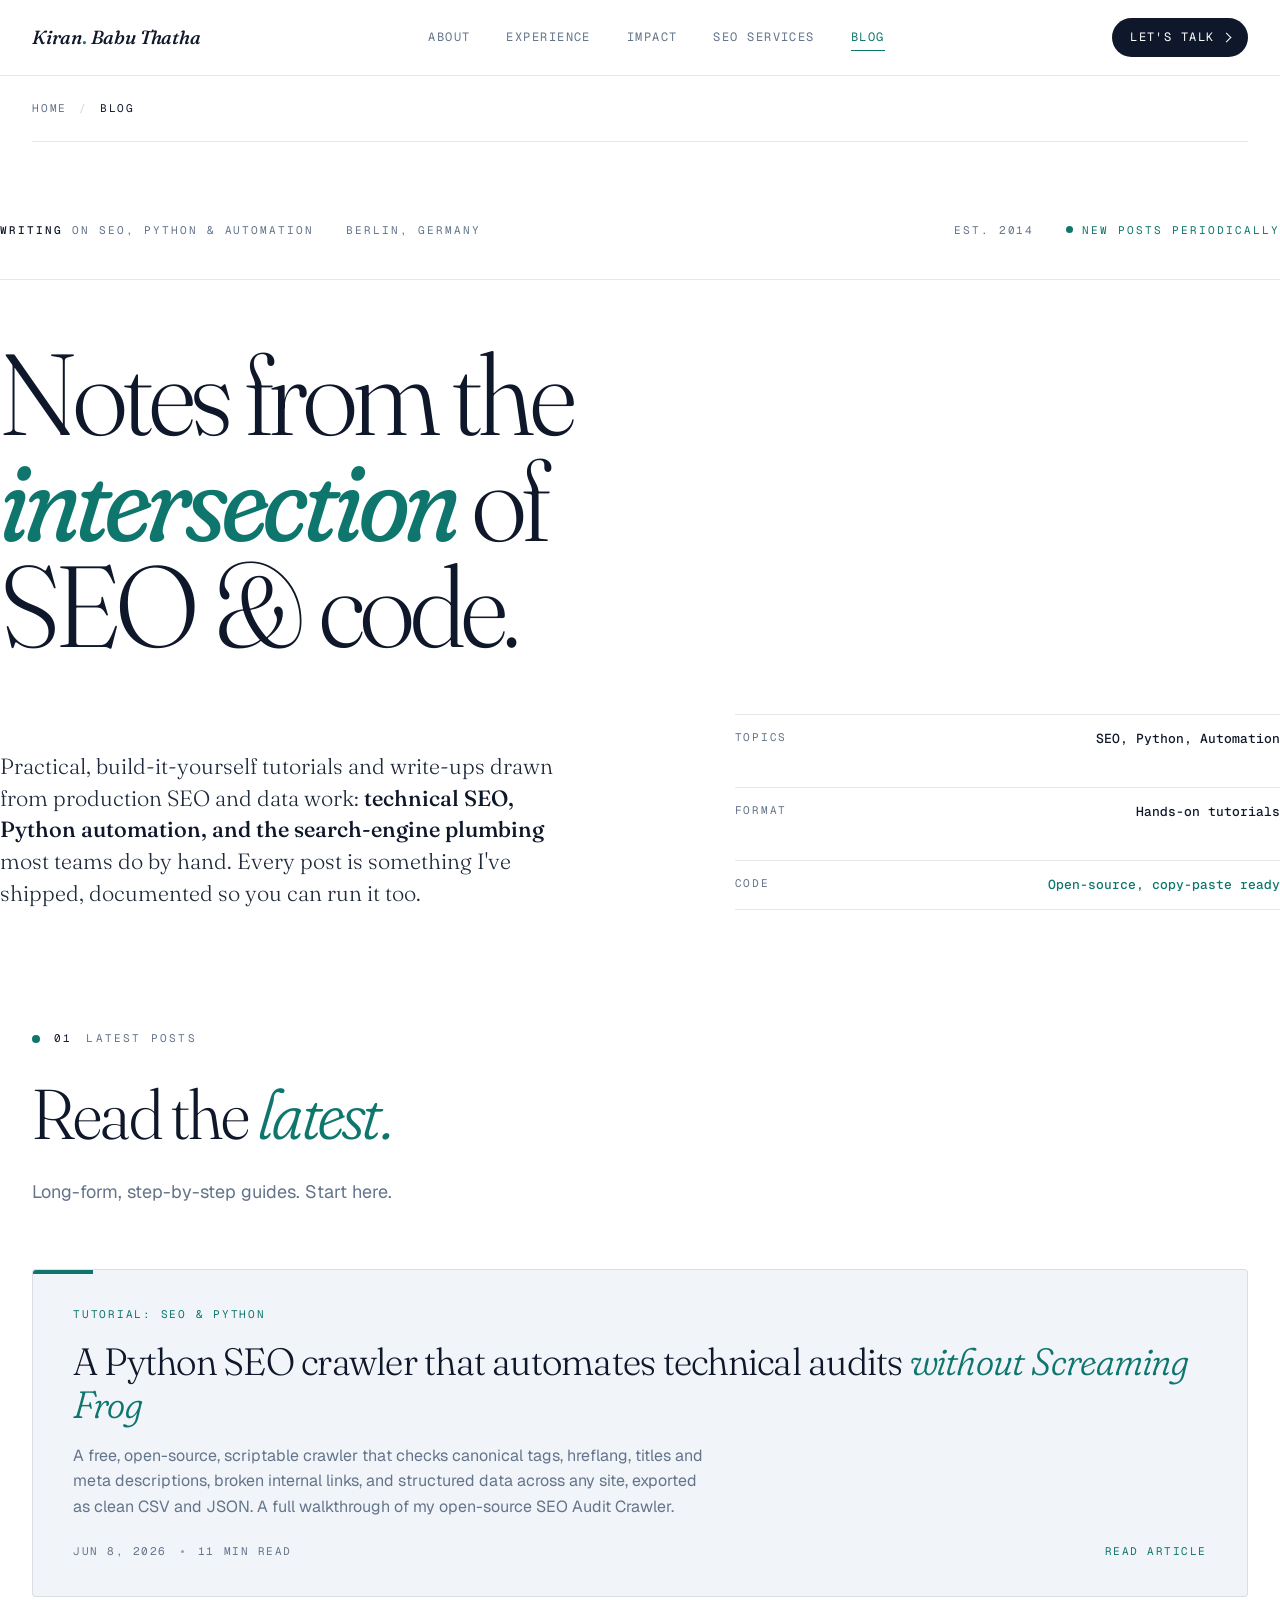
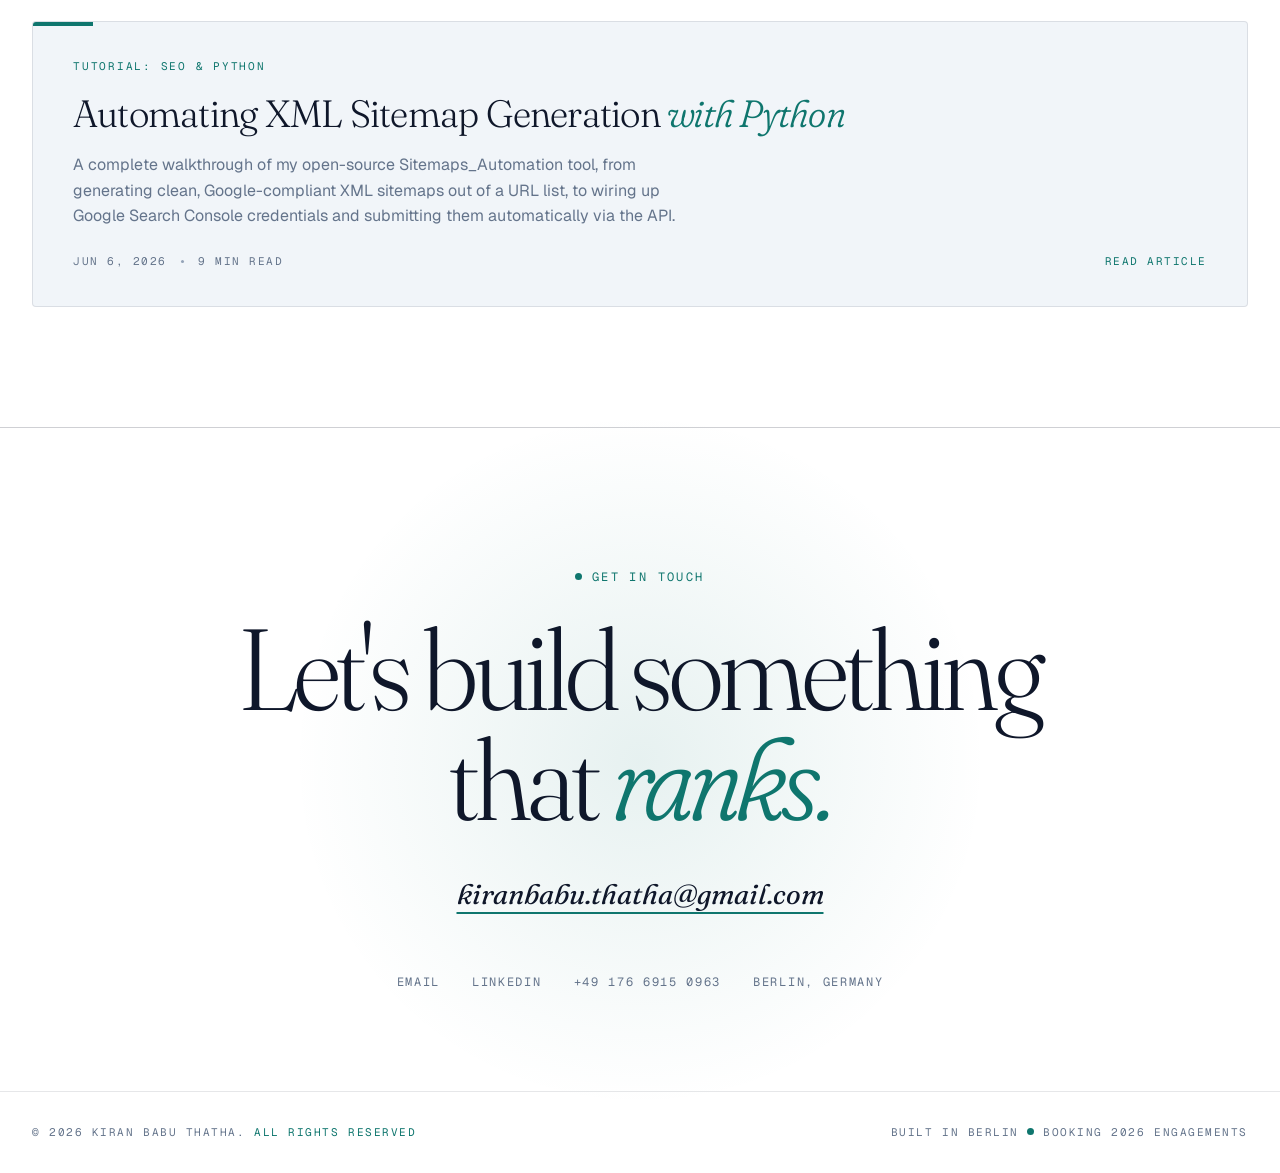
==== commit 14982096: "Rewrite copy for direct human tone, replace decorative glyphs with CSS Step 3: removed em dashes, mi" ====
--- a/blog/index.html
+++ b/blog/index.html
@@ -6,7 +6,7 @@
 
 <!-- PRIMARY SEO META -->
 <title>SEO, Python and Automation Blog: Kiran Babu Thatha</title>
-<meta name="description" content="Practical tutorials and write-ups on technical SEO, Python automation, and search engine optimisation from Kiran Babu Thatha — Senior Product Analyst, Berlin." />
+<meta name="description" content="Practical tutorials and write-ups on technical SEO, Python automation, and search engine optimisation from Kiran Babu Thatha, product analyst and SEO consultant in Berlin." />
 <meta name="author" content="Kiran Babu Thatha" />
 <meta name="robots" content="index, follow" />
 <link rel="canonical" href="https://kiranbabuthatha.com/blog/" />
@@ -64,6 +64,7 @@
         "Technical SEO",
         "International SEO",
         "Programmatic SEO",
+        "Generative Engine Optimization (GEO)",
         "SEO experimentation and A/B testing",
         "Python automation",
         "Web analytics",
@@ -121,7 +122,7 @@
       <a href="../seo/">SEO Services</a>
       <a href="./" class="active">Blog</a>
     </div>
-    <a href="../#contact" class="nav-cta">Let's talk →</a>
+    <a href="../#contact" class="nav-cta">Let's talk <span class="arrow"></span></a>
   </div>
 </nav>
 
@@ -134,12 +135,12 @@
 <header class="hero container">
   <div class="hero-meta">
     <div class="hero-meta-row">
-      <span><strong>Writing</strong> · SEO, Python &amp; automation</span>
-      <span>Berlin · DE</span>
+      <span><strong>Writing</strong> on SEO, Python &amp; automation</span>
+      <span>Berlin, Germany</span>
     </div>
     <div class="hero-meta-row">
       <span>EST. 2014</span>
-      <span class="live">● New posts periodically</span>
+      <span class="live"><span class="dot-ind"></span> New posts periodically</span>
     </div>
   </div>
 
@@ -151,14 +152,14 @@
 
   <div class="hero-grid">
     <p class="hero-bio">
-      Practical, build-it-yourself tutorials and write-ups drawn from production SEO and data work —
+      Practical, build-it-yourself tutorials and write-ups drawn from production SEO and data work:
       <strong>technical SEO, Python automation, and the search-engine plumbing</strong> most teams
       do by hand. Every post is something I've shipped, documented so you can run it too.
     </p>
     <div class="hero-side">
       <div class="hero-side-row">
         <span class="k">Topics</span>
-        <span class="v">SEO · Python · Automation</span>
+        <span class="v">SEO, Python, Automation</span>
       </div>
       <div class="hero-side-row">
         <span class="k">Format</span>
@@ -184,34 +185,34 @@
     <div class="post-grid">
 
       <a href="seo-crawler/" class="post-card">
-        <div class="post-card-tag">Tutorial · SEO &amp; Python</div>
+        <div class="post-card-tag">Tutorial: SEO &amp; Python</div>
         <h3 class="post-card-title">A Python SEO crawler that automates technical audits <span class="em">without Screaming Frog</span></h3>
         <p class="post-card-excerpt">
           A free, open-source, scriptable crawler that checks canonical tags, hreflang, titles and
-          meta descriptions, broken internal links, and structured data across any site — exported
+          meta descriptions, broken internal links, and structured data across any site, exported
           as clean CSV and JSON. A full walkthrough of my open-source SEO Audit Crawler.
         </p>
         <div class="post-card-meta">
           <span>Jun 8, 2026</span>
-          <span class="sep">·</span>
+          <span class="sep"></span>
           <span>11 min read</span>
-          <span class="read-more">Read article →</span>
+          <span class="read-more">Read article</span>
         </div>
       </a>
 
       <a href="automating-xml-sitemap-generation-with-python/" class="post-card">
-        <div class="post-card-tag">Tutorial · SEO &amp; Python</div>
+        <div class="post-card-tag">Tutorial: SEO &amp; Python</div>
         <h3 class="post-card-title">Automating XML Sitemap Generation <span class="em">with Python</span></h3>
         <p class="post-card-excerpt">
-          A complete walkthrough of my open-source Sitemaps_Automation tool — from generating clean,
+          A complete walkthrough of my open-source Sitemaps_Automation tool, from generating clean,
           Google-compliant XML sitemaps out of a URL list, to wiring up Google Search Console
           credentials and submitting them automatically via the API.
         </p>
         <div class="post-card-meta">
           <span>Jun 6, 2026</span>
-          <span class="sep">·</span>
+          <span class="sep"></span>
           <span>9 min read</span>
-          <span class="read-more">Read article →</span>
+          <span class="read-more">Read article</span>
         </div>
       </a>
 
@@ -222,14 +223,14 @@
 <!-- CONTACT -->
 <section id="contact" class="contact">
   <div class="container">
-    <div class="contact-eyebrow">● Get in touch</div>
+    <div class="contact-eyebrow"><span class="dot-ind"></span> Get in touch</div>
     <h2 class="contact-headline">Let's build something<br>that <span class="em">ranks.</span></h2>
     <a href="mailto:kiranbabu.thatha@gmail.com" class="contact-email">kiranbabu.thatha@gmail.com</a>
     <div class="contact-channels">
-      <a href="mailto:kiranbabu.thatha@gmail.com" class="contact-channel"><span class="ico">✉</span> Email</a>
-      <a href="https://www.linkedin.com/in/kiran-babu-thatha-0992b562/" target="_blank" rel="noopener" class="contact-channel"><span class="ico">in</span> LinkedIn</a>
-      <a href="tel:+4917669150963" class="contact-channel"><span class="ico">☏</span> +49 176 6915 0963</a>
-      <span class="contact-channel"><span class="ico">⌖</span> Berlin · DE</span>
+      <a href="mailto:kiranbabu.thatha@gmail.com" class="contact-channel">Email</a>
+      <a href="https://www.linkedin.com/in/kiran-babu-thatha-0992b562/" target="_blank" rel="noopener" class="contact-channel">LinkedIn</a>
+      <a href="tel:+4917669150963" class="contact-channel">+49 176 6915 0963</a>
+      <span class="contact-channel">Berlin, Germany</span>
     </div>
   </div>
 </section>
@@ -237,8 +238,8 @@
 <footer class="footer">
   <div class="container">
     <div class="footer-inner">
-      <div>© 2026 Kiran Babu Thatha · <span class="accent">All rights reserved</span></div>
-      <div>Built in Berlin · <span class="accent">●</span> Booking 2026 engagements</div>
+      <div>© 2026 Kiran Babu Thatha. <span class="accent">All rights reserved</span></div>
+      <div>Built in Berlin <span class="dot-ind"></span> Booking 2026 engagements</div>
     </div>
   </div>
 </footer>
--- a/styles.css
+++ b/styles.css
@@ -162,8 +162,23 @@
 .btn-primary:hover { background: var(--accent-deep); transform: translateY(-1px); }
 .btn-ghost { border-color: var(--line-strong); color: var(--ink); }
 .btn-ghost:hover { background: var(--ink); color: var(--bg); border-color: var(--ink); }
-.btn .arrow { transition: transform 0.25s ease; }
-.btn:hover .arrow { transform: translateX(3px); }
+/* Chevron arrows drawn in CSS so no arrow characters live in the HTML text. */
+.arrow {
+  display: inline-block; width: 7px; height: 7px; flex: none;
+  border-top: 1.5px solid currentColor; border-right: 1.5px solid currentColor;
+  transform: rotate(45deg);
+  transition: transform 0.25s ease;
+}
+.arrow-down { transform: rotate(135deg); }
+.arrow-ext { transform: rotate(0deg); }
+.btn:hover .arrow { transform: translateX(3px) rotate(45deg); }
+.btn:hover .arrow-down { transform: translateY(3px) rotate(135deg); }
+.btn:hover .arrow-ext { transform: translate(2px, -2px); }
+/* Small accent indicator dot, replaces the bullet character. */
+.dot-ind {
+  display: inline-block; width: 7px; height: 7px; flex: none;
+  border-radius: 50%; background: var(--accent); vertical-align: 1px;
+}
 
 /* MARQUEE */
 .marquee {
@@ -177,7 +192,10 @@
   font-weight: 300; font-size: 22px; color: var(--muted);
 }
 .marquee-track span:nth-child(odd) { color: var(--ink); font-style: normal; font-weight: 400; }
-.marquee-track .dot { color: var(--accent); }
+.marquee-track .dot {
+  display: inline-block; width: 5px; height: 5px; flex: none;
+  border-radius: 50%; background: var(--accent); vertical-align: middle;
+}
 @keyframes scroll { from { transform: translateX(0); } to { transform: translateX(-50%); } }
 
 /* SECTIONS */
@@ -268,7 +286,7 @@
   align-items: start; transition: padding 0.3s ease; position: relative;
 }
 .exp-item:hover { padding-left: 16px; }
-.exp-item:hover .exp-arrow { transform: translateX(0); opacity: 1; }
+.exp-item:hover .exp-arrow { transform: translate(0, -50%) rotate(45deg); opacity: 1; }
 .exp-item:last-child { border-bottom: 1px solid var(--line); }
 .exp-num { font-family: var(--mono); font-size: 12px; color: var(--muted); letter-spacing: 0.1em; padding-top: 6px; }
 .exp-role {
@@ -288,8 +306,10 @@
 .exp-meta strong { color: var(--ink); display: block; font-weight: 500; }
 .exp-arrow {
   position: absolute; right: -24px; top: 50%;
-  transform: translate(-8px, -50%); opacity: 0;
-  transition: all 0.3s ease; color: var(--accent); font-size: 18px;
+  width: 11px; height: 11px;
+  border-top: 2px solid var(--accent); border-right: 2px solid var(--accent);
+  transform: translate(-8px, -50%) rotate(45deg); opacity: 0;
+  transition: all 0.3s ease;
 }
 
 /* CASES */
@@ -645,9 +665,11 @@
   display: grid; grid-template-columns: 32px 1fr;
   gap: 20px; align-items: start;
 }
-.deliv-num {
-  font-family: var(--serif); font-size: 26px;
-  color: var(--accent); line-height: 1; padding-top: 4px;
+.deliv-num { padding-top: 8px; }
+.deliv-num::before {
+  content: ""; display: inline-block; width: 10px; height: 10px;
+  border-top: 2px solid var(--accent); border-right: 2px solid var(--accent);
+  transform: rotate(45deg);
 }
 .deliv-title {
   font-family: var(--serif); font-weight: 400;
@@ -696,7 +718,7 @@
   cursor: pointer; text-decoration: none;
 }
 .services-preview-row:hover { padding-left: 12px; }
-.services-preview-row:hover .services-preview-arrow { transform: translateX(0); opacity: 1; }
+.services-preview-row:hover .services-preview-arrow { transform: translateX(0) rotate(45deg); opacity: 1; }
 .services-preview-num {
   font-family: var(--mono); font-size: 12px;
   letter-spacing: 0.1em; color: #5EEAD4;
@@ -707,8 +729,9 @@
   color: #FFFFFF; font-variation-settings: "opsz" 36;
 }
 .services-preview-arrow {
-  font-family: var(--mono); font-size: 18px; color: #5EEAD4;
-  transform: translateX(-8px); opacity: 0;
+  width: 10px; height: 10px; flex: none;
+  border-top: 2px solid #5EEAD4; border-right: 2px solid #5EEAD4;
+  transform: translateX(-8px) rotate(45deg); opacity: 0;
   transition: transform 0.25s ease, opacity 0.25s ease;
 }
 
@@ -759,7 +782,10 @@
   font-family: var(--mono); font-size: 11px;
   text-transform: uppercase; letter-spacing: 0.14em; color: var(--muted);
 }
-.post-card-meta .sep { color: var(--line-strong); }
+.post-card-meta .sep {
+  display: inline-block; width: 3px; height: 3px; flex: none;
+  border-radius: 50%; background: var(--muted-2); vertical-align: middle;
+}
 .post-card-meta .read-more { color: var(--accent); margin-left: auto; }
 .post-card:hover .read-more { text-decoration: underline; text-underline-offset: 3px; }
 
@@ -793,8 +819,10 @@
   text-transform: uppercase; letter-spacing: 0.12em; color: var(--muted);
 }
 .article-byline .author { color: var(--ink); font-weight: 500; }
-.article-byline .sep { color: var(--line-strong); }
-.article-byline .dot { color: var(--accent); }
+.article-byline .sep {
+  display: inline-block; width: 3px; height: 3px; flex: none;
+  border-radius: 50%; background: var(--muted-2); vertical-align: middle;
+}
 
 /* --- ARTICLE LAYOUT: sticky TOC + readable column --- */
 .article-shell { padding: 64px 0 96px; }
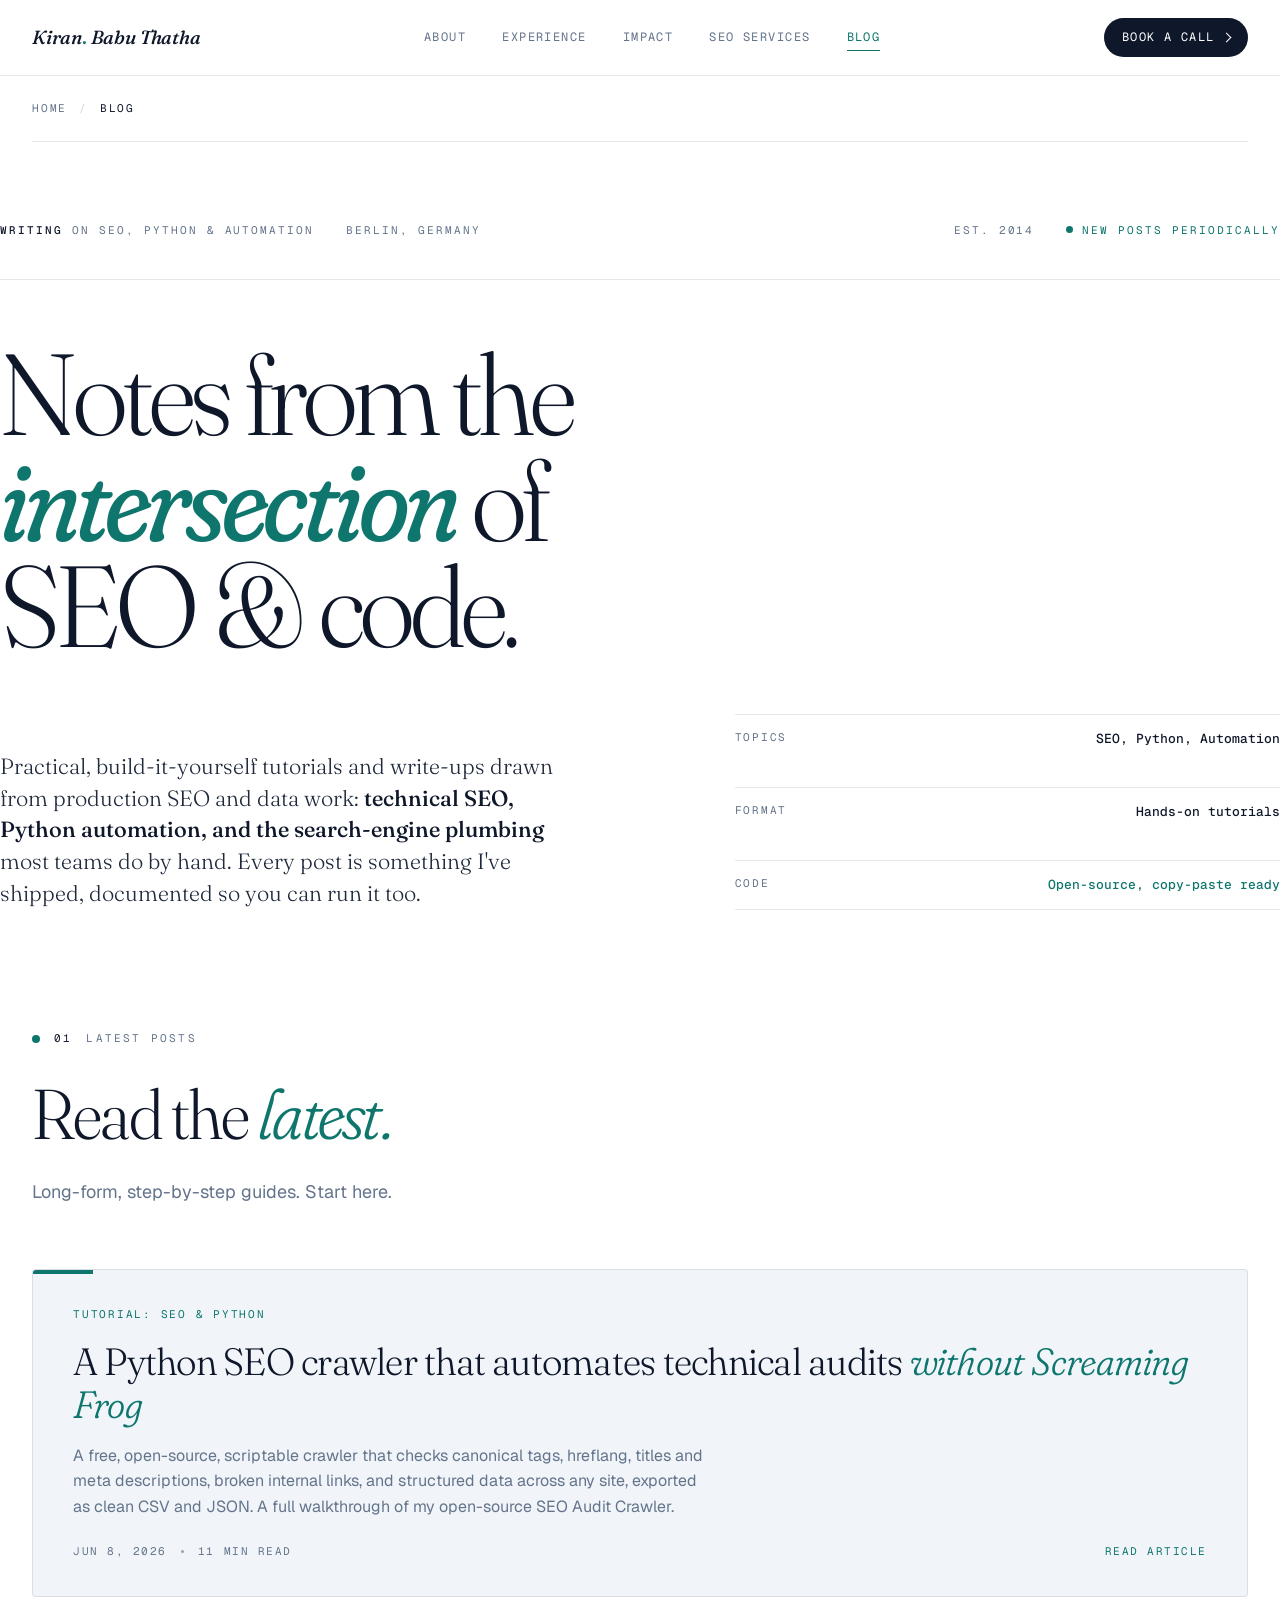
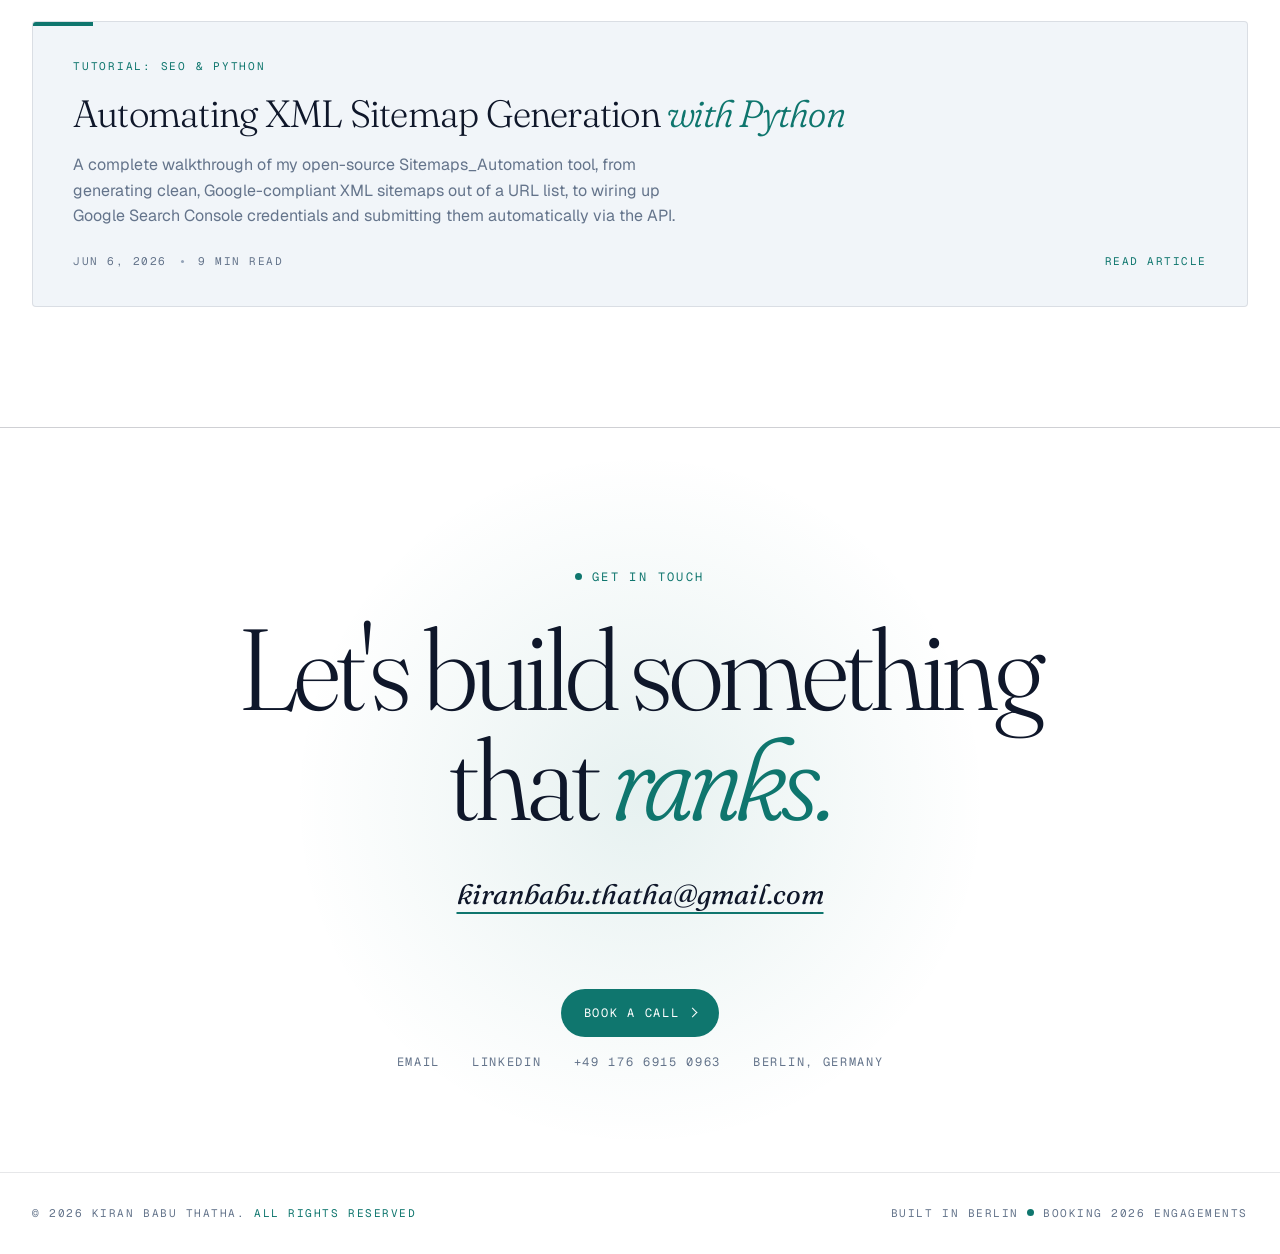
==== commit 1a2a6dfb: "Add book a call page with Google Calendar appointment embed Step 4: new /book/ page with the appoint" ====
--- a/blog/index.html
+++ b/blog/index.html
@@ -122,7 +122,7 @@
       <a href="../seo/">SEO Services</a>
       <a href="./" class="active">Blog</a>
     </div>
-    <a href="../#contact" class="nav-cta">Let's talk <span class="arrow"></span></a>
+    <a href="../book/" class="nav-cta">Book a call <span class="arrow"></span></a>
   </div>
 </nav>
 
@@ -226,6 +226,9 @@
     <div class="contact-eyebrow"><span class="dot-ind"></span> Get in touch</div>
     <h2 class="contact-headline">Let's build something<br>that <span class="em">ranks.</span></h2>
     <a href="mailto:kiranbabu.thatha@gmail.com" class="contact-email">kiranbabu.thatha@gmail.com</a>
+    <div style="margin-top: 32px;">
+      <a href="../book/" class="btn btn-primary">Book a call <span class="arrow"></span></a>
+    </div>
     <div class="contact-channels">
       <a href="mailto:kiranbabu.thatha@gmail.com" class="contact-channel">Email</a>
       <a href="https://www.linkedin.com/in/kiran-babu-thatha-0992b562/" target="_blank" rel="noopener" class="contact-channel">LinkedIn</a>
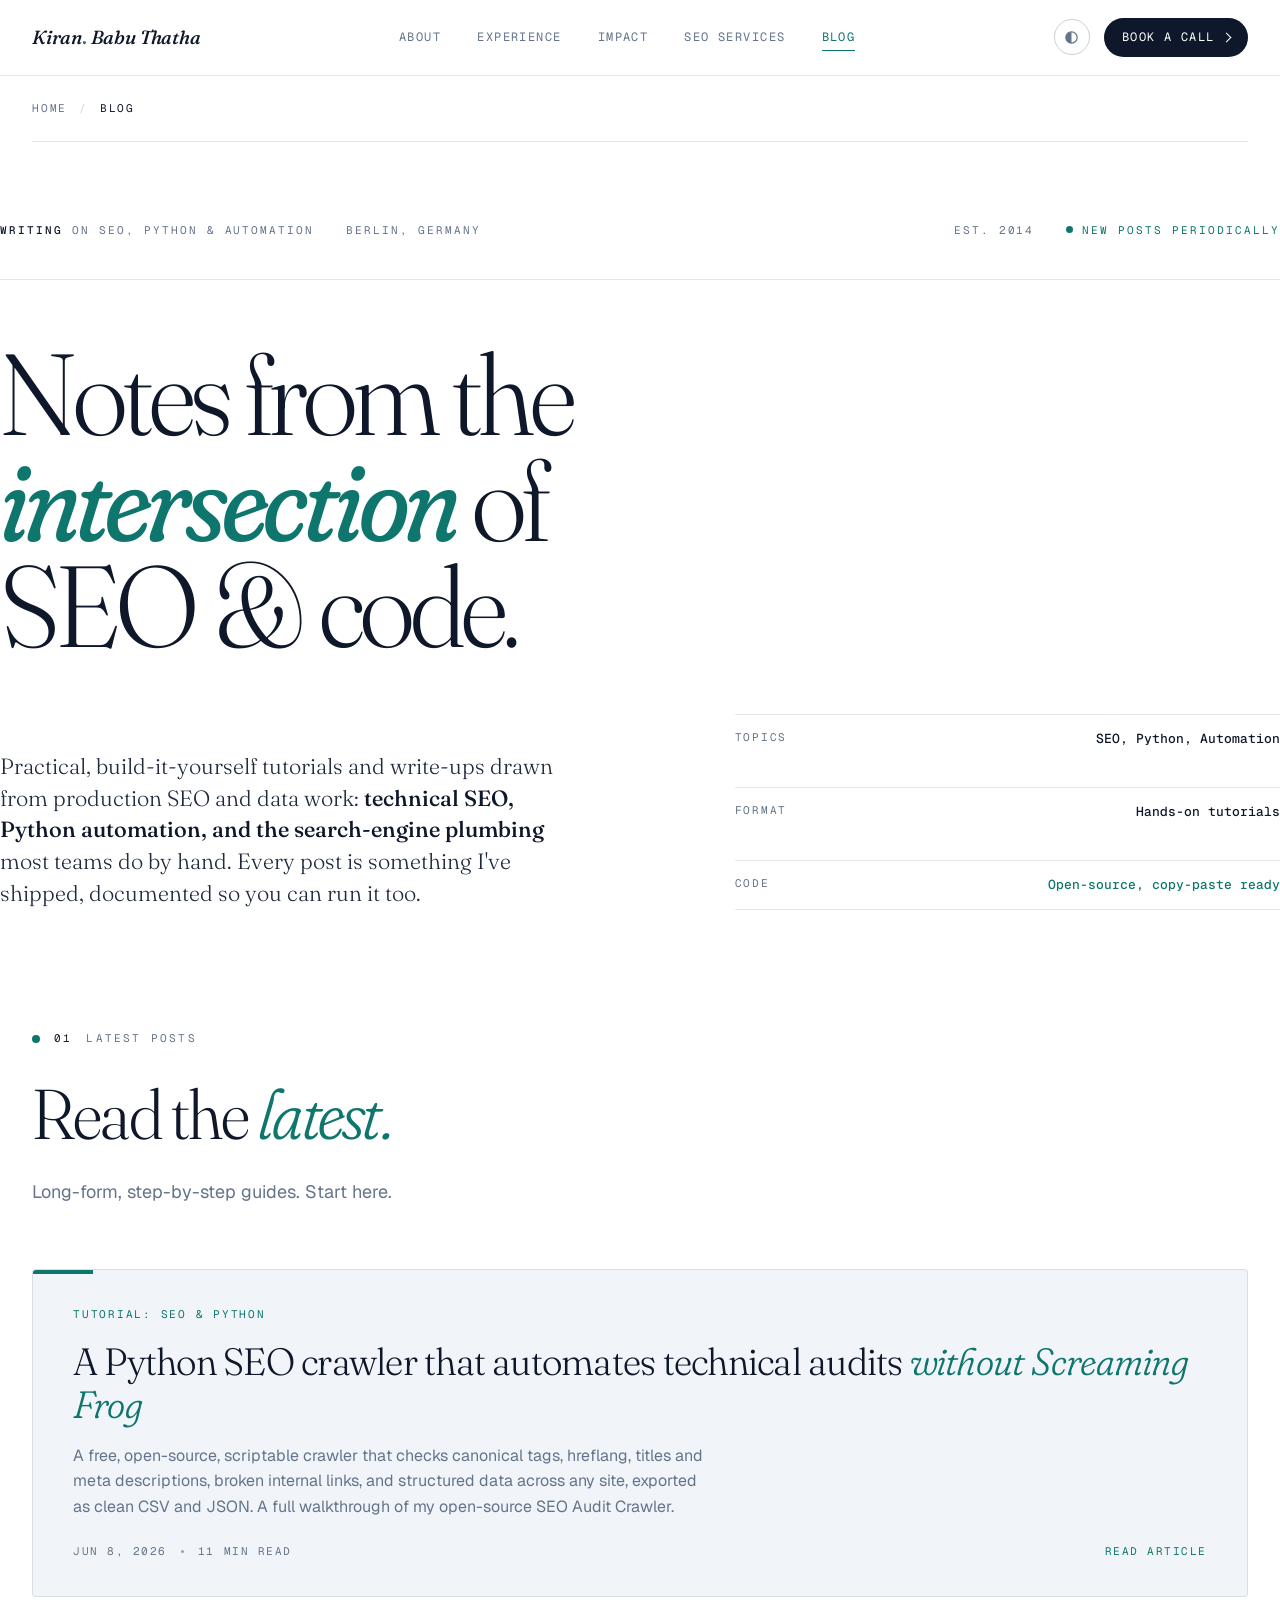
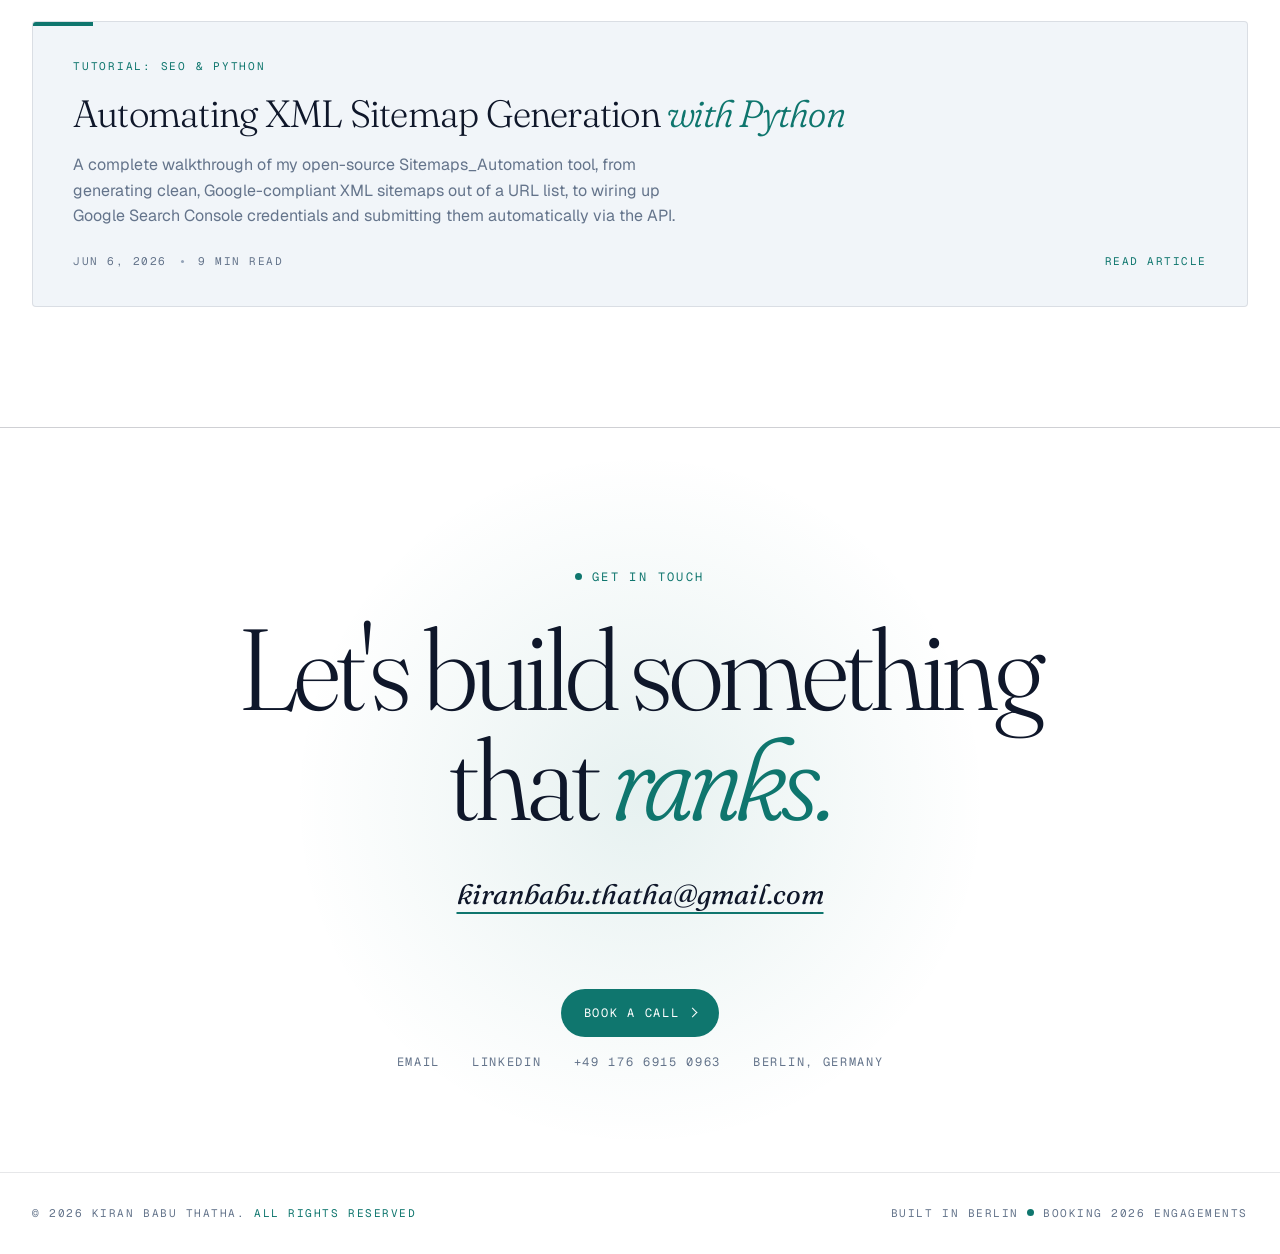
==== commit 70da035f: "Add theme toggle cycling auto, light, and dark on all pages A nav button cycles auto (follows browse" ====
--- a/blog/index.html
+++ b/blog/index.html
@@ -3,6 +3,9 @@
 <head>
 <meta charset="UTF-8" />
 <meta name="viewport" content="width=device-width, initial-scale=1.0" />
+<script>(function(){try{var t=localStorage.getItem('theme');if(t==='light'||t==='dark')document.documentElement.setAttribute('data-theme',t);}catch(e){}})();</script>
+<meta name="theme-color" content="#FFFFFF" media="(prefers-color-scheme: light)" />
+<meta name="theme-color" content="#0B1220" media="(prefers-color-scheme: dark)" />
 
 <!-- PRIMARY SEO META -->
 <title>SEO, Python and Automation Blog: Kiran Babu Thatha</title>
@@ -122,7 +125,14 @@
       <a href="../seo/">SEO Services</a>
       <a href="./" class="active">Blog</a>
     </div>
-    <a href="../book/" class="nav-cta">Book a call <span class="arrow"></span></a>
+    <div class="nav-actions">
+      <button class="theme-toggle" type="button" aria-label="Theme: auto, follows browser setting. Activate to switch.">
+        <svg class="i-auto" viewBox="0 0 24 24" aria-hidden="true"><circle cx="12" cy="12" r="9" fill="none" stroke="currentColor" stroke-width="2"/><path d="M12 3a9 9 0 0 0 0 18z" fill="currentColor"/></svg>
+        <svg class="i-sun" viewBox="0 0 24 24" fill="none" stroke="currentColor" stroke-width="2" stroke-linecap="round" aria-hidden="true"><circle cx="12" cy="12" r="4"/><path d="M12 2v2M12 20v2M4.93 4.93l1.41 1.41M17.66 17.66l1.41 1.41M2 12h2M20 12h2M4.93 19.07l1.41-1.41M17.66 6.34l1.41-1.41"/></svg>
+        <svg class="i-moon" viewBox="0 0 24 24" fill="none" stroke="currentColor" stroke-width="2" stroke-linejoin="round" aria-hidden="true"><path d="M21 12.79A9 9 0 1 1 11.21 3 7 7 0 0 0 21 12.79z"/></svg>
+      </button>
+      <a href="../book/" class="nav-cta">Book a call <span class="arrow"></span></a>
+    </div>
   </div>
 </nav>
 
@@ -258,5 +268,7 @@
 });
 </script>
 
+<script src="../theme.js" defer></script>
+
 </body>
 </html>
--- a/styles.css
+++ b/styles.css
@@ -26,9 +26,63 @@
   --accent-deep: #115E59;   /* teal-800 — button hover                  */
   --accent-glow: rgba(15, 118, 110, 0.10);
 
+  /* Semantic tokens for surfaces that don't simply invert */
+  --accent-contrast: #FFFFFF;          /* text on accent fills           */
+  --surface-inverse: #0F172A;          /* dark panels — dark in BOTH themes */
+  --nav-veil: rgba(255, 255, 255, 0.82);
+  --marquee-veil: rgba(0, 0, 0, 0.015);
+  --page-glow: rgba(15, 118, 110, 0.05);
+  --code-frame: rgba(15, 23, 42, 0.85);
+  --tip-title: #0369A1;
+  --warn-title: #B91C1C;
+
   --serif: "Fraunces", "Times New Roman", serif;
   --sans: "Geist", -apple-system, BlinkMacSystemFont, "Helvetica Neue", sans-serif;
   --mono: "Geist Mono", ui-monospace, "SF Mono", monospace;
+}
+
+/* =====================================================================
+   THEME — dark values via light-dark(). With no data-theme attribute the
+   palette follows the browser preference (auto); theme.js sets
+   html[data-theme="light|dark"] to force one side via color-scheme.
+   Browsers without light-dark() support keep the light palette above.
+   ===================================================================== */
+@supports (color: light-dark(#fff, #000)) {
+  :root {
+    color-scheme: light dark;
+
+    /* Surfaces */
+    --bg: light-dark(#FFFFFF, #0B1220);
+    --bg-soft: light-dark(#F8FAFC, #0F192A);
+    --bg-card: light-dark(#F1F5F9, #182338);
+
+    /* Ink */
+    --ink: light-dark(#0F172A, #F1F5F9);
+    --ink-soft: light-dark(#1E293B, #CBD5E1);
+    --muted: light-dark(#64748B, #94A3B8);
+    --muted-2: light-dark(#94A3B8, #64748B);
+
+    /* Rules */
+    --line: light-dark(rgba(15, 23, 42, 0.10), rgba(241, 245, 249, 0.12));
+    --line-strong: light-dark(rgba(15, 23, 42, 0.20), rgba(241, 245, 249, 0.25));
+
+    /* Accent — brighter teal on dark surfaces for contrast */
+    --accent: light-dark(#0F766E, #2DD4BF);
+    --accent-deep: light-dark(#115E59, #5EEAD4);
+    --accent-glow: light-dark(rgba(15, 118, 110, 0.10), rgba(45, 212, 191, 0.10));
+
+    /* Semantic */
+    --accent-contrast: light-dark(#FFFFFF, #04211E);
+    --surface-inverse: light-dark(#0F172A, #060B16);
+    --nav-veil: light-dark(rgba(255, 255, 255, 0.82), rgba(11, 18, 32, 0.82));
+    --marquee-veil: light-dark(rgba(0, 0, 0, 0.015), rgba(255, 255, 255, 0.025));
+    --page-glow: light-dark(rgba(15, 118, 110, 0.05), rgba(45, 212, 191, 0.06));
+    --code-frame: light-dark(rgba(15, 23, 42, 0.85), rgba(241, 245, 249, 0.15));
+    --tip-title: light-dark(#0369A1, #7DD3FC);
+    --warn-title: light-dark(#B91C1C, #FCA5A5);
+  }
+  :root[data-theme="light"] { color-scheme: light; }
+  :root[data-theme="dark"] { color-scheme: dark; }
 }
 
 *, *::before, *::after { box-sizing: border-box; margin: 0; padding: 0; }
@@ -47,12 +101,12 @@
   overflow-x: hidden;
   /* Subtle cool gradient — replaces the warm rust radials. */
   background-image:
-    radial-gradient(1200px 600px at 80% -10%, rgba(15, 118, 110, 0.05), transparent 60%);
+    radial-gradient(1200px 600px at 80% -10%, var(--page-glow), transparent 60%);
 }
 
 /* Paper-grain texture removed for the professional variant. */
 
-::selection { background: var(--accent); color: #FFFFFF; }
+::selection { background: var(--accent); color: var(--accent-contrast); }
 
 a { color: inherit; text-decoration: none; }
 img { max-width: 100%; display: block; }
@@ -63,7 +117,7 @@
 .nav {
   position: sticky; top: 0; z-index: 100;
   backdrop-filter: blur(12px); -webkit-backdrop-filter: blur(12px);
-  background: rgba(255, 255, 255, 0.82);
+  background: var(--nav-veil);
   border-bottom: 1px solid var(--line);
 }
 .nav-inner {
@@ -158,7 +212,7 @@
   transition: all 0.25s ease; cursor: pointer;
   border: 1px solid transparent; text-decoration: none;
 }
-.btn-primary { background: var(--accent); color: #FFFFFF; }
+.btn-primary { background: var(--accent); color: var(--accent-contrast); }
 .btn-primary:hover { background: var(--accent-deep); transform: translateY(-1px); }
 .btn-ghost { border-color: var(--line-strong); color: var(--ink); }
 .btn-ghost:hover { background: var(--ink); color: var(--bg); border-color: var(--ink); }
@@ -184,7 +238,7 @@
 .marquee {
   border-top: 1px solid var(--line); border-bottom: 1px solid var(--line);
   padding: 26px 0; overflow: hidden;
-  background: rgba(0,0,0,0.015); margin-top: 80px;
+  background: var(--marquee-veil); margin-top: 80px;
 }
 .marquee-track {
   display: flex; gap: 56px; animation: scroll 40s linear infinite;
@@ -357,8 +411,8 @@
   letter-spacing: -0.01em; text-transform: none; margin-bottom: 2px;
 }
 
-/* SERVICES (DARK) — slate-900 surface with white text on top. */
-.services { background: var(--ink); color: #FFFFFF; border-top: none; }
+/* SERVICES (DARK) — inverse surface with white text; stays dark in both themes. */
+.services { background: var(--surface-inverse); color: #FFFFFF; border-top: none; }
 .services .section-tag { color: rgba(255,255,255,0.60); }
 .services .section-tag .num { color: #FFFFFF; }
 .services .section-tag::before { background: var(--accent); }
@@ -382,7 +436,7 @@
 }
 .services-banner span {
   font-family: var(--mono); font-size: 11px;
-  text-transform: uppercase; letter-spacing: 0.18em; color: var(--bg);
+  text-transform: uppercase; letter-spacing: 0.18em; color: #FFFFFF;
 }
 
 .services-grid {
@@ -548,6 +602,21 @@
 .reveal { opacity: 0; transform: translateY(24px); transition: opacity 0.9s ease, transform 0.9s ease; }
 .reveal.in { opacity: 1; transform: translateY(0); }
 
+/* THEME TOGGLE — cycles auto / light / dark; icon reflects current mode. */
+.nav-actions { display: flex; align-items: center; gap: 14px; }
+.theme-toggle {
+  width: 36px; height: 36px; flex: none; padding: 0;
+  border: 1px solid var(--line-strong); border-radius: 50%;
+  background: none; color: var(--muted); cursor: pointer;
+  display: inline-flex; align-items: center; justify-content: center;
+  transition: color 0.25s ease, border-color 0.25s ease;
+}
+.theme-toggle:hover { color: var(--accent); border-color: var(--accent); }
+.theme-toggle svg { width: 15px; height: 15px; display: none; }
+:root:not([data-theme="light"]):not([data-theme="dark"]) .theme-toggle .i-auto { display: block; }
+:root[data-theme="light"] .theme-toggle .i-sun { display: block; }
+:root[data-theme="dark"] .theme-toggle .i-moon { display: block; }
+
 /* =====================================================================
    SEO SUB-PAGES — additional component classes used by /seo/ and
    /seo/automation-services-python/. Same palette as the rest of the
@@ -575,7 +644,7 @@
 
 /* DARK SECTION (used by /seo/ services + /automation/ proof) — mirrors .services */
 .dark {
-  background: var(--ink); color: #FFFFFF; border-top: none;
+  background: var(--surface-inverse); color: #FFFFFF; border-top: none;
 }
 .dark .section-tag { color: rgba(255,255,255,0.60); }
 .dark .section-tag .num { color: #FFFFFF; }
@@ -906,7 +975,7 @@
 /* --- CODE BLOCKS (themed for the site palette) --- */
 .code-wrap {
   margin: 28px 0; border-radius: 8px; overflow: hidden;
-  border: 1px solid rgba(15, 23, 42, 0.85); background: var(--ink);
+  border: 1px solid var(--code-frame); background: var(--surface-inverse);
   box-shadow: 0 18px 40px -28px rgba(15, 23, 42, 0.6);
 }
 .code-head {
@@ -973,10 +1042,10 @@
 .callout-note .callout-title { color: var(--accent-deep); }
 .callout-tip { border-left-color: #0EA5E9; background: rgba(14, 165, 233, 0.06); }
 .callout-tip .callout-icon { background: #0EA5E9; }
-.callout-tip .callout-title { color: #0369A1; }
+.callout-tip .callout-title { color: var(--tip-title); }
 .callout-warn { border-left-color: #DC2626; background: rgba(220, 38, 38, 0.05); }
 .callout-warn .callout-icon { background: #DC2626; }
-.callout-warn .callout-title { color: #B91C1C; }
+.callout-warn .callout-title { color: var(--warn-title); }
 
 /* --- ARTICLE CTA (repo button block) --- */
 .article-cta {
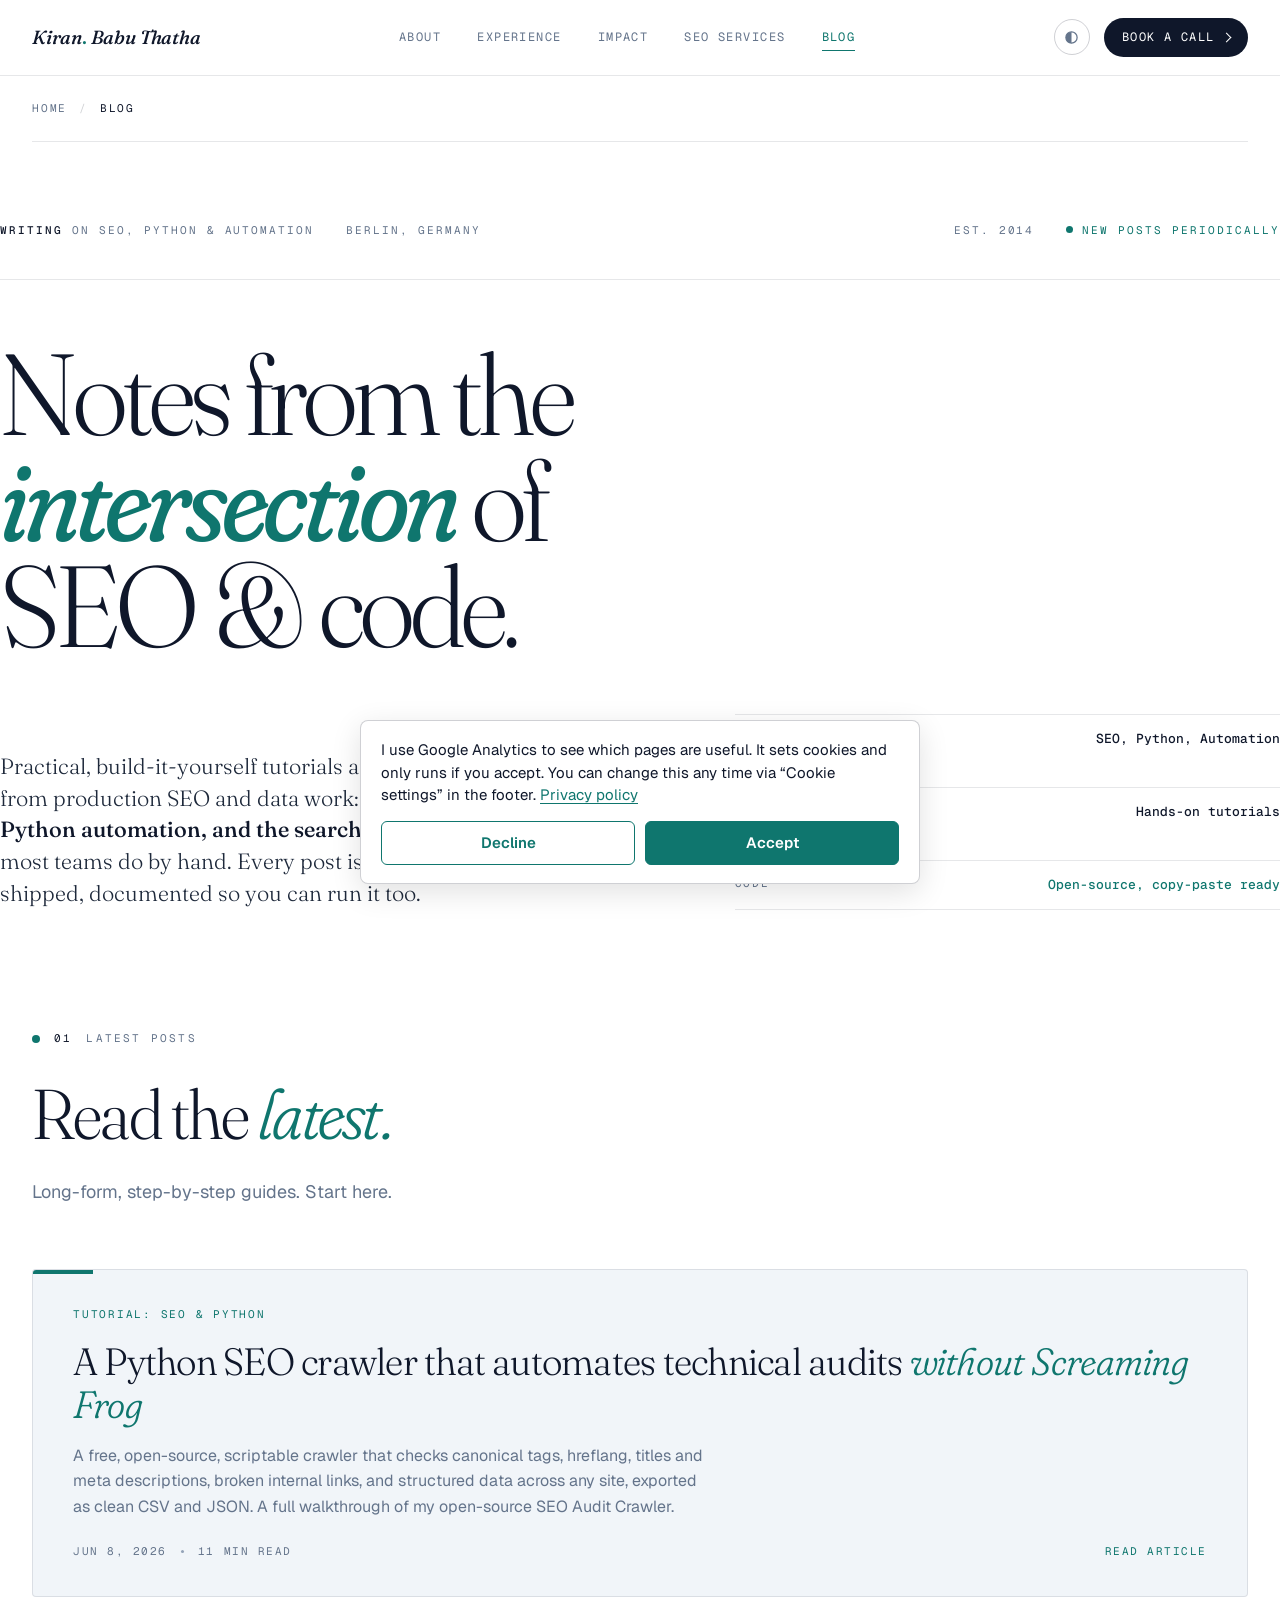
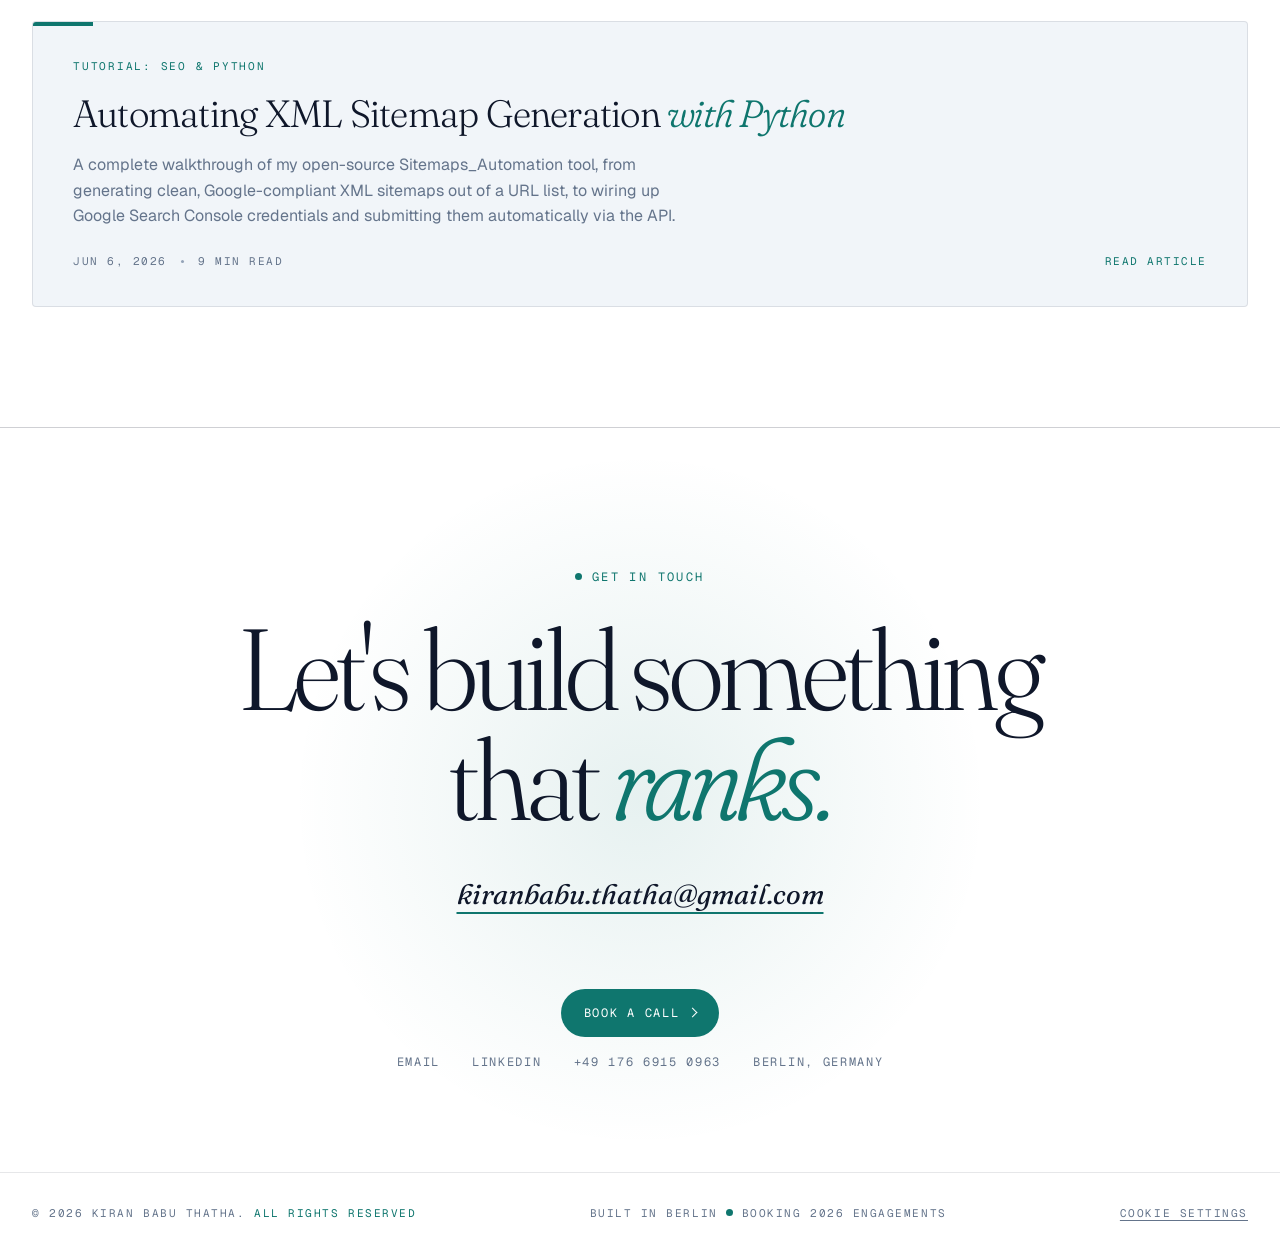
==== commit 10ecea76: "Add consent banner and consent-gated GTM Co-Authored-By: Claude Sonnet 5.5 <noreply@anthropic.com>" ====
--- a/blog/index.html
+++ b/blog/index.html
@@ -4,6 +4,7 @@
 <meta charset="UTF-8" />
 <meta name="viewport" content="width=device-width, initial-scale=1.0" />
 <script>(function(){try{var t=localStorage.getItem('theme');if(t==='light'||t==='dark')document.documentElement.setAttribute('data-theme',t);}catch(e){}})();</script>
+<script src="/consent.js?v=20261118" defer></script>
 <meta name="theme-color" content="#FFFFFF" media="(prefers-color-scheme: light)" />
 <meta name="theme-color" content="#0B1220" media="(prefers-color-scheme: dark)" />
 
@@ -42,7 +43,7 @@
 <link rel="preconnect" href="https://fonts.gstatic.com" crossorigin>
 <link href="https://fonts.googleapis.com/css2?family=Fraunces:ital,opsz,wght@0,9..144,300..900;1,9..144,300..900&family=Geist:wght@300..700&family=Geist+Mono:wght@400..600&display=swap" rel="stylesheet">
 
-<link rel="stylesheet" href="../styles.css">
+<link rel="stylesheet" href="../styles.css?v=20260704">
 
 <!-- SCHEMA.ORG STRUCTURED DATA -->
 <script type="application/ld+json">
@@ -268,7 +269,7 @@
 });
 </script>
 
-<script src="../theme.js" defer></script>
+<script src="../theme.js?v=20260704" defer></script>
 
 </body>
 </html>
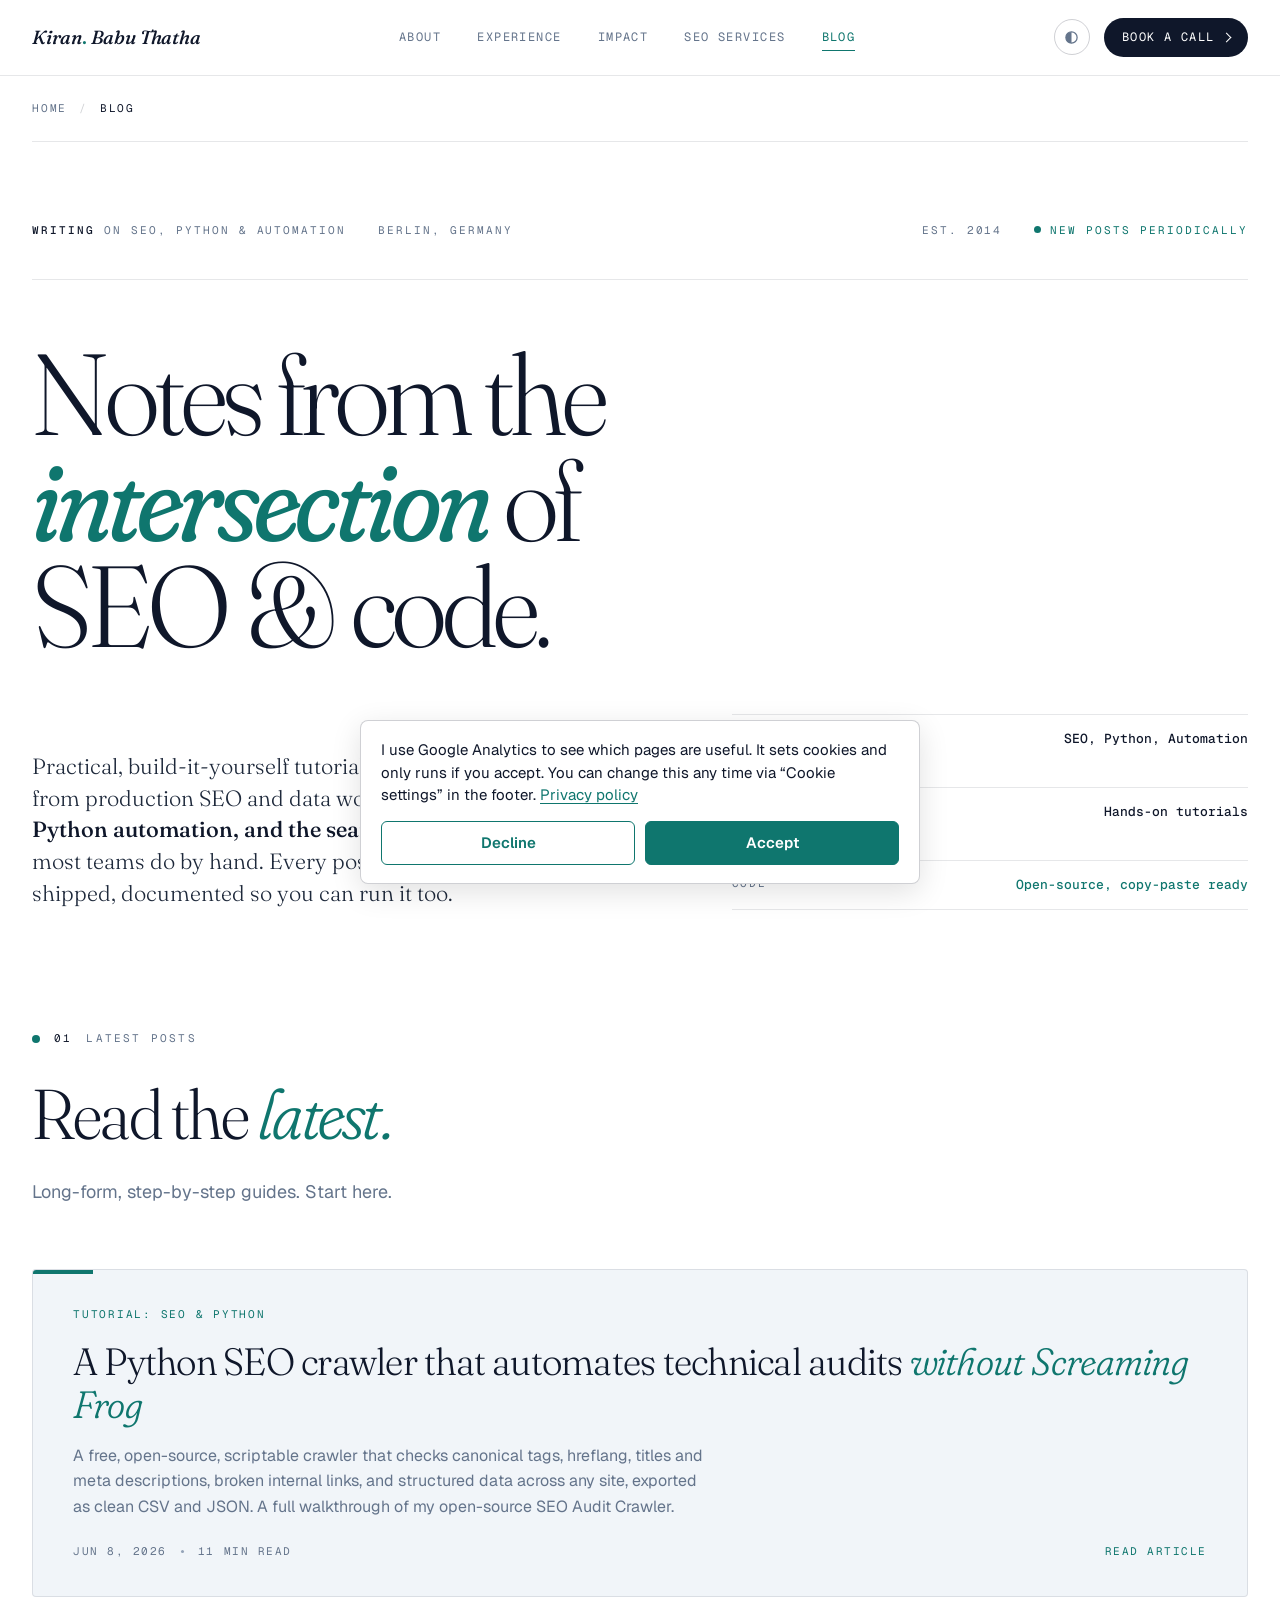
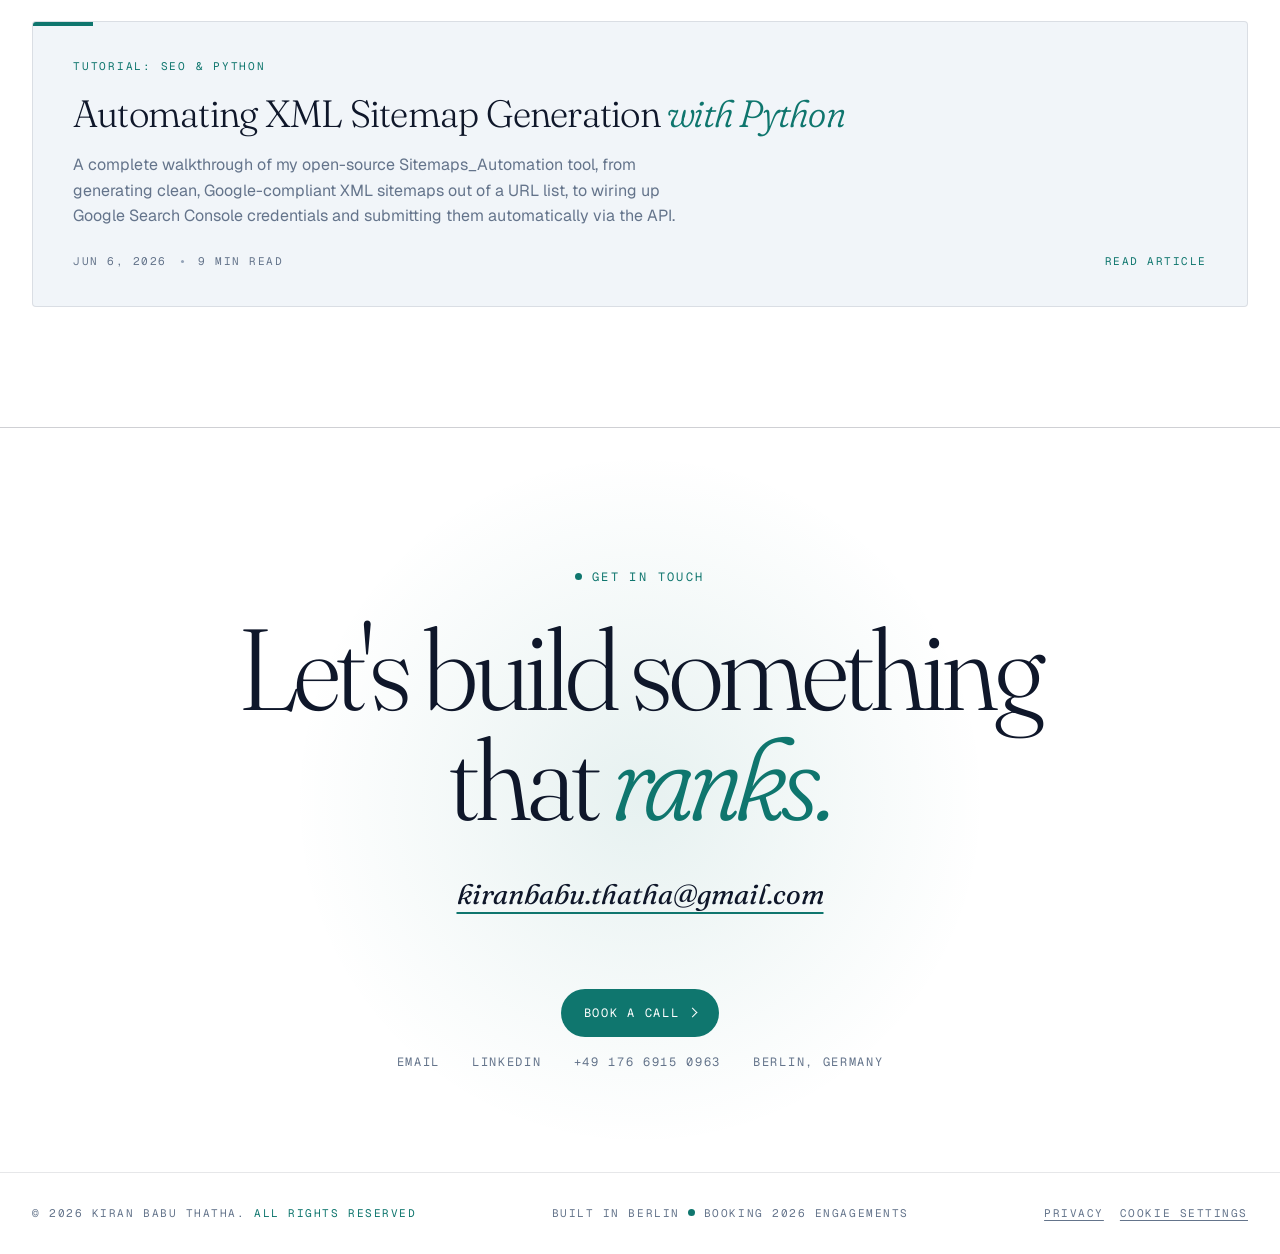
==== commit fd5ce097: "Add privacy policy page, footer Privacy link, and fix hero side padding - New /privacy/ page (GDPR, " ====
--- a/blog/index.html
+++ b/blog/index.html
@@ -43,7 +43,7 @@
 <link rel="preconnect" href="https://fonts.gstatic.com" crossorigin>
 <link href="https://fonts.googleapis.com/css2?family=Fraunces:ital,opsz,wght@0,9..144,300..900;1,9..144,300..900&family=Geist:wght@300..700&family=Geist+Mono:wght@400..600&display=swap" rel="stylesheet">
 
-<link rel="stylesheet" href="../styles.css?v=20260704">
+<link rel="stylesheet" href="../styles.css?v=20261118">
 
 <!-- SCHEMA.ORG STRUCTURED DATA -->
 <script type="application/ld+json">
@@ -254,6 +254,7 @@
     <div class="footer-inner">
       <div>© 2026 Kiran Babu Thatha. <span class="accent">All rights reserved</span></div>
       <div>Built in Berlin <span class="dot-ind"></span> Booking 2026 engagements</div>
+      <div class="footer-links"><a href="../privacy/">Privacy</a></div>
     </div>
   </div>
 </footer>
--- a/styles.css
+++ b/styles.css
@@ -151,7 +151,7 @@
 .nav-cta:hover { background: var(--accent); }
 
 /* HERO */
-.hero { padding: 80px 0 60px; position: relative; }
+.hero { padding-top: 80px; padding-bottom: 60px; position: relative; }
 .hero-meta {
   display: flex; justify-content: space-between;
   font-family: var(--mono); font-size: 11px;
@@ -597,6 +597,20 @@
   flex-wrap: wrap; gap: 16px;
 }
 .footer .accent { color: var(--accent); }
+/* Legal links: "Privacy" here, then consent.js appends "Cookie settings" as
+   the next sibling. Auto margins keep both together on the right. */
+.footer-inner > div:first-child { margin-right: auto; }
+.footer-links { margin-left: auto; }
+.footer-links a, .footer .kbt-cookie-link {
+  color: inherit; text-decoration: underline;
+  text-decoration-thickness: 1px; text-underline-offset: 3px;
+  transition: color 0.2s ease;
+}
+.footer-links a:hover, .footer .kbt-cookie-link:hover { color: var(--accent); }
+@media (max-width: 880px) {
+  .footer-inner { justify-content: flex-start; }
+  .footer-inner > div:first-child, .footer-links { margin: 0; }
+}
 
 /* REVEAL */
 .reveal { opacity: 0; transform: translateY(24px); transition: opacity 0.9s ease, transform 0.9s ease; }
@@ -699,7 +713,7 @@
 
 /* SERVICE-PAGE HERO (used by /automation/) */
 .service-page-hero {
-  padding: 80px 0 100px;
+  padding-top: 80px; padding-bottom: 100px;
 }
 .service-eyebrow {
   font-family: var(--mono); font-size: 11px;
@@ -859,7 +873,7 @@
 .post-card:hover .read-more { text-decoration: underline; text-underline-offset: 3px; }
 
 /* --- ARTICLE HERO --- */
-.article-hero { padding: 72px 0 56px; }
+.article-hero { padding-top: 72px; padding-bottom: 56px; }
 .article-eyebrow {
   font-family: var(--mono); font-size: 11px;
   text-transform: uppercase; letter-spacing: 0.2em;
@@ -894,7 +908,7 @@
 }
 
 /* --- ARTICLE LAYOUT: sticky TOC + readable column --- */
-.article-shell { padding: 64px 0 96px; }
+.article-shell { padding-top: 64px; padding-bottom: 96px; }
 .article-layout {
   display: grid; grid-template-columns: 220px minmax(0, 720px);
   gap: 80px; justify-content: center; align-items: start;
